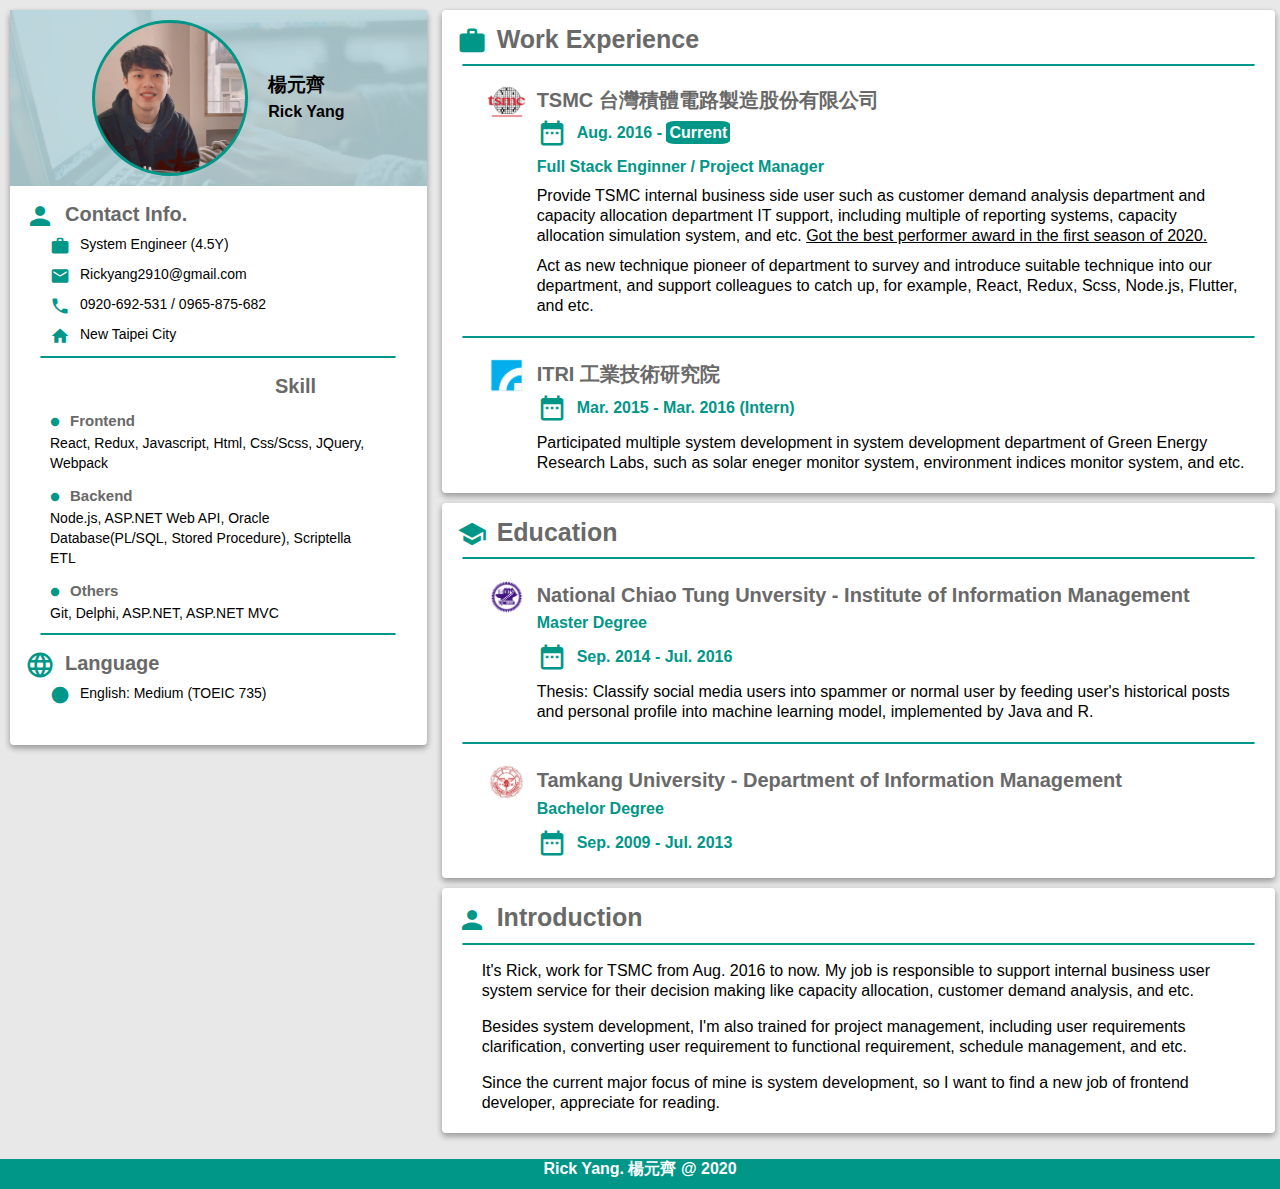
==== index.html @ 564034b0 "Init Self-Introduction" ====
<!doctype html><html lang="en"><head><meta charset="utf-8"/><link rel="icon" href="/favicon.ico"/><link href="https://fonts.googleapis.com/css?family=Material+Icons|Material+Icons+Outlined|Material+Icons+Two+Tone|Material+Icons+Round|Material+Icons+Sharp" rel="stylesheet"><meta name="viewport" content="width=device-width,initial-scale=1"/><meta name="theme-color" content="#000000"/><meta name="description" content="Web site created using create-react-app"/><link rel="apple-touch-icon" href="/logo192.png"/><link rel="manifest" href="/manifest.json"/><title>Rick Yang Introduction</title><link href="/static/css/2.51884899.chunk.css" rel="stylesheet"><link href="/static/css/main.2ff21c5c.chunk.css" rel="stylesheet"></head><body><noscript>You need to enable JavaScript to run this app.</noscript><div id="root"></div><script>!function(e){function t(t){for(var n,i,a=t[0],c=t[1],l=t[2],s=0,p=[];s<a.length;s++)i=a[s],Object.prototype.hasOwnProperty.call(o,i)&&o[i]&&p.push(o[i][0]),o[i]=0;for(n in c)Object.prototype.hasOwnProperty.call(c,n)&&(e[n]=c[n]);for(f&&f(t);p.length;)p.shift()();return u.push.apply(u,l||[]),r()}function r(){for(var e,t=0;t<u.length;t++){for(var r=u[t],n=!0,a=1;a<r.length;a++){var c=r[a];0!==o[c]&&(n=!1)}n&&(u.splice(t--,1),e=i(i.s=r[0]))}return e}var n={},o={1:0},u=[];function i(t){if(n[t])return n[t].exports;var r=n[t]={i:t,l:!1,exports:{}};return e[t].call(r.exports,r,r.exports,i),r.l=!0,r.exports}i.e=function(e){var t=[],r=o[e];if(0!==r)if(r)t.push(r[2]);else{var n=new Promise((function(t,n){r=o[e]=[t,n]}));t.push(r[2]=n);var u,a=document.createElement("script");a.charset="utf-8",a.timeout=120,i.nc&&a.setAttribute("nonce",i.nc),a.src=function(e){return i.p+"static/js/"+({}[e]||e)+"."+{3:"4b3c37e2"}[e]+".chunk.js"}(e);var c=new Error;u=function(t){a.onerror=a.onload=null,clearTimeout(l);var r=o[e];if(0!==r){if(r){var n=t&&("load"===t.type?"missing":t.type),u=t&&t.target&&t.target.src;c.message="Loading chunk "+e+" failed.\n("+n+": "+u+")",c.name="ChunkLoadError",c.type=n,c.request=u,r[1](c)}o[e]=void 0}};var l=setTimeout((function(){u({type:"timeout",target:a})}),12e4);a.onerror=a.onload=u,document.head.appendChild(a)}return Promise.all(t)},i.m=e,i.c=n,i.d=function(e,t,r){i.o(e,t)||Object.defineProperty(e,t,{enumerable:!0,get:r})},i.r=function(e){"undefined"!=typeof Symbol&&Symbol.toStringTag&&Object.defineProperty(e,Symbol.toStringTag,{value:"Module"}),Object.defineProperty(e,"__esModule",{value:!0})},i.t=function(e,t){if(1&t&&(e=i(e)),8&t)return e;if(4&t&&"object"==typeof e&&e&&e.__esModule)return e;var r=Object.create(null);if(i.r(r),Object.defineProperty(r,"default",{enumerable:!0,value:e}),2&t&&"string"!=typeof e)for(var n in e)i.d(r,n,function(t){return e[t]}.bind(null,n));return r},i.n=function(e){var t=e&&e.__esModule?function(){return e.default}:function(){return e};return i.d(t,"a",t),t},i.o=function(e,t){return Object.prototype.hasOwnProperty.call(e,t)},i.p="/",i.oe=function(e){throw console.error(e),e};var a=this.webpackJsonpself_introduction=this.webpackJsonpself_introduction||[],c=a.push.bind(a);a.push=t,a=a.slice();for(var l=0;l<a.length;l++)t(a[l]);var f=c;r()}([])</script><script src="/static/js/2.43a4f186.chunk.js"></script><script src="/static/js/main.525d48b2.chunk.js"></script></body></html>
---- static/css/2.51884899.chunk.css ----
.mdc-card{border-radius:4px;background-color:#fff;background-color:var(--mdc-theme-surface,#fff);box-shadow:0 2px 1px -1px rgba(0,0,0,.2),0 1px 1px 0 rgba(0,0,0,.14),0 1px 3px 0 rgba(0,0,0,.12);display:flex;flex-direction:column;box-sizing:border-box}.mdc-card--outlined{box-shadow:0 0 0 0 rgba(0,0,0,.2),0 0 0 0 rgba(0,0,0,.14),0 0 0 0 rgba(0,0,0,.12);border:1px solid #e0e0e0}.mdc-card__media{position:relative;box-sizing:border-box;background-repeat:no-repeat;background-position:50%;background-size:cover}.mdc-card__media:before{display:block;content:""}.mdc-card__media:first-child{border-top-left-radius:inherit;border-top-right-radius:inherit}.mdc-card__media:last-child{border-bottom-left-radius:inherit;border-bottom-right-radius:inherit}.mdc-card__media--square:before{margin-top:100%}.mdc-card__media--16-9:before{margin-top:56.25%}.mdc-card__media-content{position:absolute;top:0;right:0;bottom:0;left:0;box-sizing:border-box}.mdc-card__primary-action{display:flex;flex-direction:column;box-sizing:border-box;position:relative;outline:none;color:inherit;text-decoration:none;cursor:pointer;overflow:hidden}.mdc-card__primary-action:first-child{border-top-left-radius:inherit;border-top-right-radius:inherit}.mdc-card__primary-action:last-child{border-bottom-left-radius:inherit;border-bottom-right-radius:inherit}.mdc-card__actions{display:flex;flex-direction:row;align-items:center;box-sizing:border-box;min-height:52px;padding:8px}.mdc-card__actions--full-bleed{padding:0}.mdc-card__action-buttons,.mdc-card__action-icons{display:flex;flex-direction:row;align-items:center;box-sizing:border-box}.mdc-card__action-icons{color:rgba(0,0,0,.6);flex-grow:1;justify-content:flex-end}.mdc-card__action-buttons+.mdc-card__action-icons{margin-left:16px;margin-right:0}.mdc-card__action-buttons+.mdc-card__action-icons[dir=rtl],[dir=rtl] .mdc-card__action-buttons+.mdc-card__action-icons{margin-left:0;margin-right:16px}.mdc-card__action{display:inline-flex;flex-direction:row;align-items:center;box-sizing:border-box;justify-content:center;cursor:pointer;-webkit-user-select:none;-ms-user-select:none;user-select:none}.mdc-card__action:focus{outline:none}.mdc-card__action--button{margin-left:0;margin-right:8px;padding:0 8px}.mdc-card__action--button[dir=rtl],[dir=rtl] .mdc-card__action--button{margin-left:8px;margin-right:0}.mdc-card__action--button:last-child,.mdc-card__action--button:last-child[dir=rtl],[dir=rtl] .mdc-card__action--button:last-child{margin-left:0;margin-right:0}.mdc-card__actions--full-bleed .mdc-card__action--button{justify-content:space-between;width:100%;height:auto;max-height:none;margin:0;padding:8px 16px;text-align:left}.mdc-card__actions--full-bleed .mdc-card__action--button[dir=rtl],[dir=rtl] .mdc-card__actions--full-bleed .mdc-card__action--button{text-align:right}.mdc-card__action--icon{margin:-6px 0;padding:12px}.mdc-card__action--icon:not(:disabled){color:rgba(0,0,0,.6)}.mdc-card__primary-action{--mdc-ripple-fg-size:0;--mdc-ripple-left:0;--mdc-ripple-top:0;--mdc-ripple-fg-scale:1;--mdc-ripple-fg-translate-end:0;--mdc-ripple-fg-translate-start:0;-webkit-tap-highlight-color:rgba(0,0,0,0)}.mdc-card__primary-action:after,.mdc-card__primary-action:before{position:absolute;border-radius:50%;opacity:0;pointer-events:none;content:""}.mdc-card__primary-action:before{transition:opacity 15ms linear,background-color 15ms linear;z-index:1}.mdc-card__primary-action.mdc-ripple-upgraded:before{transform:scale(1);transform:scale(var(--mdc-ripple-fg-scale,1))}.mdc-card__primary-action.mdc-ripple-upgraded:after{top:0;left:0;transform:scale(0);transform-origin:center center}.mdc-card__primary-action.mdc-ripple-upgraded--unbounded:after{top:0;top:var(--mdc-ripple-top,0);left:0;left:var(--mdc-ripple-left,0)}.mdc-card__primary-action.mdc-ripple-upgraded--foreground-activation:after{animation:mdc-ripple-fg-radius-in 225ms forwards,mdc-ripple-fg-opacity-in 75ms forwards}.mdc-card__primary-action.mdc-ripple-upgraded--foreground-deactivation:after{animation:mdc-ripple-fg-opacity-out .15s;transform:translate(0) scale(1);transform:translate(var(--mdc-ripple-fg-translate-end,0)) scale(var(--mdc-ripple-fg-scale,1))}.mdc-card__primary-action:after,.mdc-card__primary-action:before{top:-50%;left:-50%;width:200%;height:200%}.mdc-card__primary-action.mdc-ripple-upgraded:after{width:100%;width:var(--mdc-ripple-fg-size,100%);height:100%;height:var(--mdc-ripple-fg-size,100%)}.mdc-card__primary-action:after,.mdc-card__primary-action:before{background-color:#000}.mdc-card__primary-action:hover:before{opacity:.04}.mdc-card__primary-action.mdc-ripple-upgraded--background-focused:before,.mdc-card__primary-action:not(.mdc-ripple-upgraded):focus:before{transition-duration:75ms;opacity:.12}.mdc-card__primary-action:not(.mdc-ripple-upgraded):after{transition:opacity .15s linear}.mdc-card__primary-action:not(.mdc-ripple-upgraded):active:after{transition-duration:75ms;opacity:.12}.mdc-card__primary-action.mdc-ripple-upgraded{--mdc-ripple-fg-opacity:0.12}@keyframes mdc-ripple-fg-radius-in{0%{animation-timing-function:cubic-bezier(.4,0,.2,1);transform:translate(0) scale(1);transform:translate(var(--mdc-ripple-fg-translate-start,0)) scale(1)}to{transform:translate(0) scale(1);transform:translate(var(--mdc-ripple-fg-translate-end,0)) scale(var(--mdc-ripple-fg-scale,1))}}@keyframes mdc-ripple-fg-opacity-in{0%{animation-timing-function:linear;opacity:0}to{opacity:0;opacity:var(--mdc-ripple-fg-opacity,0)}}@keyframes mdc-ripple-fg-opacity-out{0%{animation-timing-function:linear;opacity:0;opacity:var(--mdc-ripple-fg-opacity,0)}to{opacity:0}}.mdc-ripple-surface--test-edge-var-bug{--mdc-ripple-surface-test-edge-var:1px solid #000;visibility:hidden}.mdc-ripple-surface--test-edge-var-bug:before{border:var(--mdc-ripple-surface-test-edge-var)}.material-icons--ripple-surface{--mdc-ripple-fg-size:0;--mdc-ripple-left:0;--mdc-ripple-top:0;--mdc-ripple-fg-scale:1;--mdc-ripple-fg-translate-end:0;--mdc-ripple-fg-translate-start:0;-webkit-tap-highlight-color:rgba(0,0,0,0);will-change:transform,opacity}.material-icons--ripple-surface:after,.material-icons--ripple-surface:before{position:absolute;border-radius:50%;opacity:0;pointer-events:none;content:""}.material-icons--ripple-surface:before{transition:opacity 15ms linear,background-color 15ms linear;z-index:1}.material-icons--ripple-surface.mdc-ripple-upgraded:before{transform:scale(1);transform:scale(var(--mdc-ripple-fg-scale,1))}.material-icons--ripple-surface.mdc-ripple-upgraded:after{top:0;left:0;transform:scale(0);transform-origin:center center}.material-icons--ripple-surface.mdc-ripple-upgraded--unbounded:after{top:0;top:var(--mdc-ripple-top,0);left:0;left:var(--mdc-ripple-left,0)}.material-icons--ripple-surface.mdc-ripple-upgraded--foreground-activation:after{animation:mdc-ripple-fg-radius-in 225ms forwards,mdc-ripple-fg-opacity-in 75ms forwards}.material-icons--ripple-surface.mdc-ripple-upgraded--foreground-deactivation:after{animation:mdc-ripple-fg-opacity-out .15s;transform:translate(0) scale(1);transform:translate(var(--mdc-ripple-fg-translate-end,0)) scale(var(--mdc-ripple-fg-scale,1))}.material-icons--ripple-surface:after,.material-icons--ripple-surface:before{top:-50%;left:-50%;width:200%;height:200%}.material-icons--ripple-surface.mdc-ripple-upgraded:after{width:100%;width:var(--mdc-ripple-fg-size,100%);height:100%;height:var(--mdc-ripple-fg-size,100%)}.material-icons--ripple-surface:after,.material-icons--ripple-surface:before{background-color:#000}.material-icons--ripple-surface:hover:before{opacity:.04}.material-icons--ripple-surface.mdc-ripple-upgraded--background-focused:before,.material-icons--ripple-surface:not(.mdc-ripple-upgraded):focus:before{transition-duration:75ms;opacity:.12}.material-icons--ripple-surface:not(.mdc-ripple-upgraded):after{transition:opacity .15s linear}.material-icons--ripple-surface:not(.mdc-ripple-upgraded):active:after{transition-duration:75ms;opacity:.12}.material-icons--ripple-surface.mdc-ripple-upgraded{--mdc-ripple-fg-opacity:0.12}
/*# sourceMappingURL=2.51884899.chunk.css.map */
---- static/css/main.2ff21c5c.chunk.css ----
body{margin:0;font-family:-apple-system,BlinkMacSystemFont,"Segoe UI","Roboto","Oxygen","Ubuntu","Cantarell","Fira Sans","Droid Sans","Helvetica Neue",sans-serif;-webkit-font-smoothing:antialiased;-moz-osx-font-smoothing:grayscale}code{font-family:source-code-pro,Menlo,Monaco,Consolas,"Courier New",monospace}body{background-color:#e8e8e8}.mdc-card{box-shadow:0 3px 6px rgba(0,0,0,.16),0 3px 6px rgba(0,0,0,.23)}.material-icons{color:#009688;font-size:20px;margin-right:10px}.material-icons-title{color:#009688;font-size:30px;margin-right:10px}.container{margin:10px auto 0;max-width:1400px;display:flex;justify-content:flex-end}.container .leftBar{align-items:center;flex:1 1;padding:0 10px}.container .leftBar .separate_line{border:1px solid #009688;border-radius:5px;width:85%;margin:0 auto}.container .leftBar .photoName{padding:10px;display:flex;background-image:url(/static/media/photo-background.08d0f47a.jpg);background-repeat:no-repeat;background-size:cover;max-width:100%;justify-content:center;align-items:center;margin:0}.container .leftBar .photoName h3{margin-bottom:0}.container .leftBar .photoName h4{margin-top:5px}.container .leftBar .photoName #name{margin-left:20px}.container .leftBar .photoName #photo{width:150px;height:150px;border-color:#009688;border-style:solid;background-image:url(/static/media/self-photo.e3bfedcc.jpg);background-repeat:no-repeat;background-size:cover;border-radius:50%}.container .leftBar .left_bar_block{display:flex;width:100%;margin:0;justify-content:flex-start;align-items:flex-start;flex-direction:column;padding-top:15px}.container .leftBar .left_bar_block .block_title{color:#696969;font-size:20px;font-weight:700;padding-left:15px;vertical-align:middle}.container .leftBar .left_bar_block .block_title i{vertical-align:middle;font-size:30px}.container .leftBar .left_bar_block ul{margin:5px 0 0;width:95%}.container .leftBar .left_bar_block .horizontal_li,.container .leftBar .left_bar_block li{display:flex;flex-direction:column;justify-content:flex-start;align-items:flex-start;flex-wrap:wrap;margin-bottom:10px;font-size:14px;max-width:90%}.container .leftBar .left_bar_block .horizontal_li{flex-direction:row}.container .leftBar .left_bar_block .list_item{color:#696969;vertical-align:middle;font-size:15px;font-weight:700;line-height:25px}.container .leftBar .left_bar_block .list_item i{vertical-align:middle;font-size:10px}.container .leftBar .left_bar_block .horizontal_list_detail,.container .leftBar .left_bar_block .list_detail{font-size:14px;margin:0;max-width:90%;line-height:20px}.container .leftBar .left_bar_block .horizontal_list_detail{margin-left:10px;vertical-align:middle}.container .leftBar .left_bar_block_last{padding-bottom:30px}.container .leftBar #language{height:200px;width:100%;margin:0}.container .content{flex:2 1;margin-left:0;align-items:flex-start;padding:0 5px}.container .content .separate_line{border:1px solid #009688;border-radius:5px;width:95%;margin:0 auto}.container .content .content_card{margin-bottom:10px}.container .content .content_card .content_block{display:flex;width:100%;margin:0;justify-content:flex-start;align-items:flex-start;flex-direction:column;padding-top:15px}.container .content .content_card .content_block .block_title{font-size:25px;color:#696969;font-weight:700;padding-left:15px;vertical-align:middle;margin-bottom:8px}.container .content .content_card .content_block .block_title i{vertical-align:middle;font-size:30px}.container .content .content_card .content_block .content_sub_block{max-width:100%;padding:20px 30px 10px;margin:0}.container .content .content_card .content_block .content_sub_block .block_sub_title{font-size:20px;color:#696969;font-weight:700;padding-left:15px;vertical-align:middle}.container .content .content_card .content_block .content_sub_block .block_sub_title i{vertical-align:middle;font-size:30px}.container .content .content_card .content_block .content_sub_block .block_sub_title img{max-width:40px;height:auto;vertical-align:middle;margin-right:10px}.container .content .content_card .content_block .content_sub_block .block_sub_title2{display:flex;justify-content:flex-start;align-items:center;padding-left:65px;margin-bottom:10px}.container .content .content_card .content_block .content_sub_block .block_sub_title2 .theme_item{color:#009688;font-weight:700}.container .content .content_card .content_block .content_sub_block .block_sub_title2 #current{background-color:#009688;color:#fff;padding:3px;border-radius:15%}.container .content .content_card .content_block .content_sub_block .block_detail{padding-left:65px;line-height:20px;margin-bottom:10px}.container .content .content_card .content_block .content_sub_block .block_detail .textHightlight{text-decoration:underline}.container .content .content_card .content_block #intro-detail{margin:0 40px 20px;line-height:20px;max-width:100%}.footer{color:#fff;height:30px;font-weight:700;display:flex;justify-content:center;background-color:#009688!important;margin-top:16px!important;text-align:center!important;padding:.01em 16px}
/*# sourceMappingURL=main.2ff21c5c.chunk.css.map */
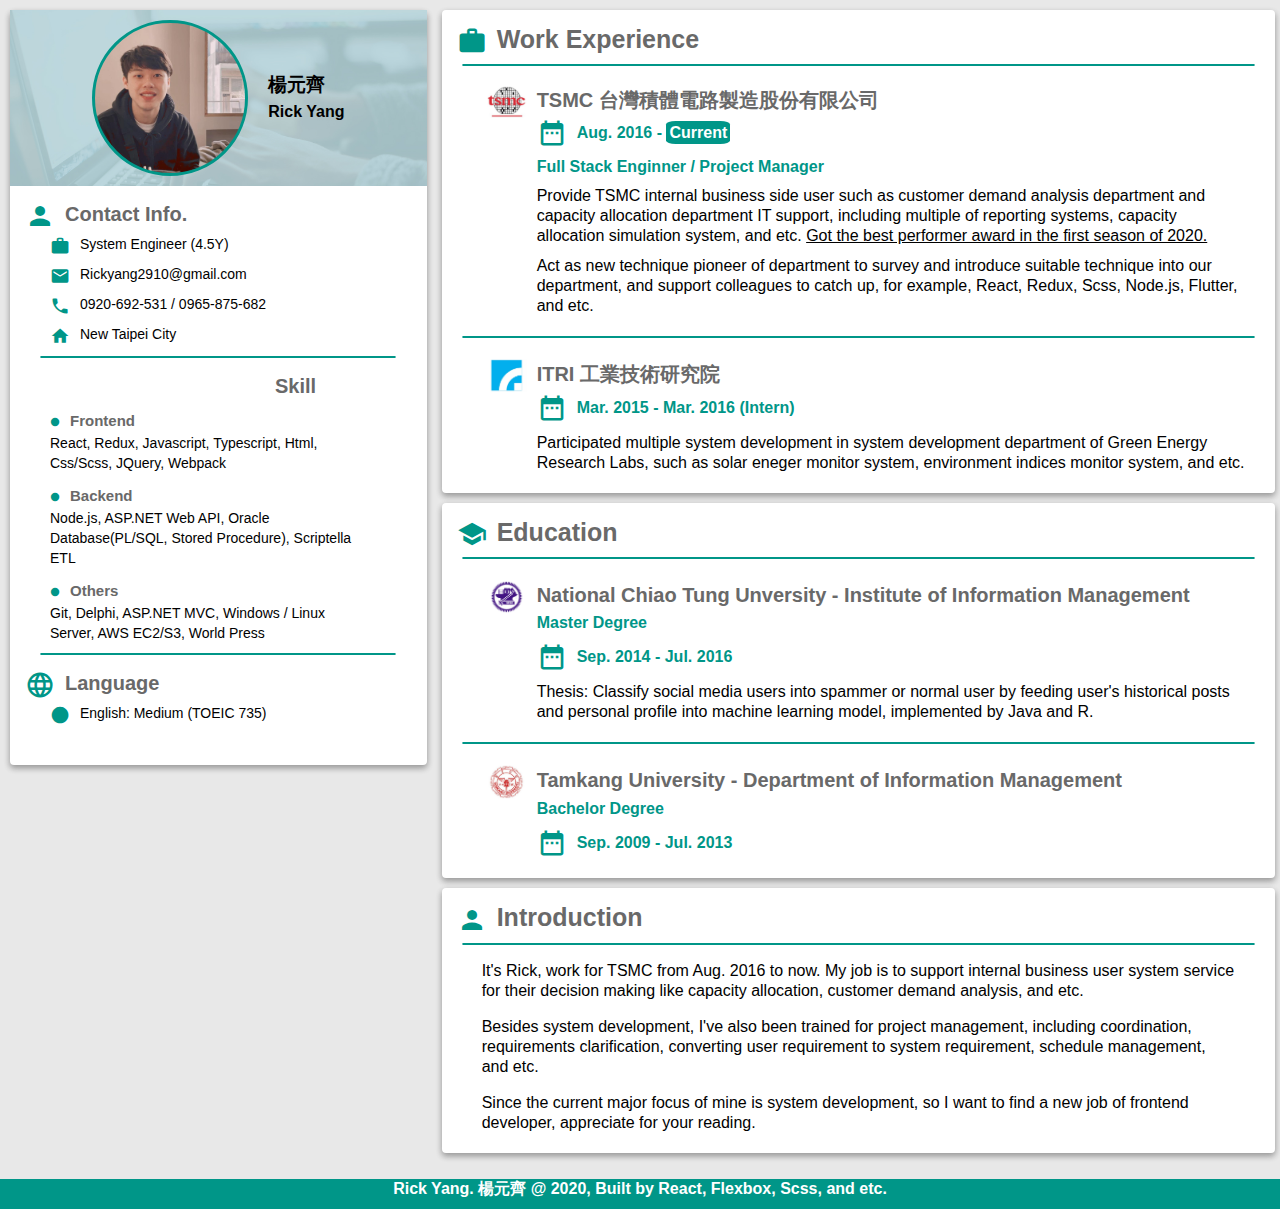
==== commit 6403a0e7: "Responsive Design" ====
--- a/index.html
+++ b/index.html
@@ -1 +1 @@
-<!doctype html><html lang="en"><head><meta charset="utf-8"/><link rel="icon" href="/favicon.ico"/><link href="https://fonts.googleapis.com/css?family=Material+Icons|Material+Icons+Outlined|Material+Icons+Two+Tone|Material+Icons+Round|Material+Icons+Sharp" rel="stylesheet"><meta name="viewport" content="width=device-width,initial-scale=1"/><meta name="theme-color" content="#000000"/><meta name="description" content="Web site created using create-react-app"/><link rel="apple-touch-icon" href="/logo192.png"/><link rel="manifest" href="/manifest.json"/><title>Rick Yang Introduction</title><link href="/static/css/2.51884899.chunk.css" rel="stylesheet"><link href="/static/css/main.2ff21c5c.chunk.css" rel="stylesheet"></head><body><noscript>You need to enable JavaScript to run this app.</noscript><div id="root"></div><script>!function(e){function t(t){for(var n,i,a=t[0],c=t[1],l=t[2],s=0,p=[];s<a.length;s++)i=a[s],Object.prototype.hasOwnProperty.call(o,i)&&o[i]&&p.push(o[i][0]),o[i]=0;for(n in c)Object.prototype.hasOwnProperty.call(c,n)&&(e[n]=c[n]);for(f&&f(t);p.length;)p.shift()();return u.push.apply(u,l||[]),r()}function r(){for(var e,t=0;t<u.length;t++){for(var r=u[t],n=!0,a=1;a<r.length;a++){var c=r[a];0!==o[c]&&(n=!1)}n&&(u.splice(t--,1),e=i(i.s=r[0]))}return e}var n={},o={1:0},u=[];function i(t){if(n[t])return n[t].exports;var r=n[t]={i:t,l:!1,exports:{}};return e[t].call(r.exports,r,r.exports,i),r.l=!0,r.exports}i.e=function(e){var t=[],r=o[e];if(0!==r)if(r)t.push(r[2]);else{var n=new Promise((function(t,n){r=o[e]=[t,n]}));t.push(r[2]=n);var u,a=document.createElement("script");a.charset="utf-8",a.timeout=120,i.nc&&a.setAttribute("nonce",i.nc),a.src=function(e){return i.p+"static/js/"+({}[e]||e)+"."+{3:"4b3c37e2"}[e]+".chunk.js"}(e);var c=new Error;u=function(t){a.onerror=a.onload=null,clearTimeout(l);var r=o[e];if(0!==r){if(r){var n=t&&("load"===t.type?"missing":t.type),u=t&&t.target&&t.target.src;c.message="Loading chunk "+e+" failed.\n("+n+": "+u+")",c.name="ChunkLoadError",c.type=n,c.request=u,r[1](c)}o[e]=void 0}};var l=setTimeout((function(){u({type:"timeout",target:a})}),12e4);a.onerror=a.onload=u,document.head.appendChild(a)}return Promise.all(t)},i.m=e,i.c=n,i.d=function(e,t,r){i.o(e,t)||Object.defineProperty(e,t,{enumerable:!0,get:r})},i.r=function(e){"undefined"!=typeof Symbol&&Symbol.toStringTag&&Object.defineProperty(e,Symbol.toStringTag,{value:"Module"}),Object.defineProperty(e,"__esModule",{value:!0})},i.t=function(e,t){if(1&t&&(e=i(e)),8&t)return e;if(4&t&&"object"==typeof e&&e&&e.__esModule)return e;var r=Object.create(null);if(i.r(r),Object.defineProperty(r,"default",{enumerable:!0,value:e}),2&t&&"string"!=typeof e)for(var n in e)i.d(r,n,function(t){return e[t]}.bind(null,n));return r},i.n=function(e){var t=e&&e.__esModule?function(){return e.default}:function(){return e};return i.d(t,"a",t),t},i.o=function(e,t){return Object.prototype.hasOwnProperty.call(e,t)},i.p="/",i.oe=function(e){throw console.error(e),e};var a=this.webpackJsonpself_introduction=this.webpackJsonpself_introduction||[],c=a.push.bind(a);a.push=t,a=a.slice();for(var l=0;l<a.length;l++)t(a[l]);var f=c;r()}([])</script><script src="/static/js/2.43a4f186.chunk.js"></script><script src="/static/js/main.525d48b2.chunk.js"></script></body></html>+<!doctype html><html lang="en"><head><meta charset="utf-8"/><link rel="icon" href="/favicon.ico"/><link href="https://fonts.googleapis.com/css?family=Material+Icons|Material+Icons+Outlined|Material+Icons+Two+Tone|Material+Icons+Round|Material+Icons+Sharp" rel="stylesheet"><meta name="viewport" content="width=device-width,initial-scale=1"/><meta name="theme-color" content="#000000"/><meta name="description" content="Web site created using create-react-app"/><link rel="apple-touch-icon" href="/logo192.png"/><link rel="manifest" href="/manifest.json"/><title>Rick Yang Introduction</title><link href="/static/css/2.51884899.chunk.css" rel="stylesheet"><link href="/static/css/main.e797d3dd.chunk.css" rel="stylesheet"></head><body><noscript>You need to enable JavaScript to run this app.</noscript><div id="root"></div><script>!function(e){function t(t){for(var n,i,a=t[0],c=t[1],l=t[2],s=0,p=[];s<a.length;s++)i=a[s],Object.prototype.hasOwnProperty.call(o,i)&&o[i]&&p.push(o[i][0]),o[i]=0;for(n in c)Object.prototype.hasOwnProperty.call(c,n)&&(e[n]=c[n]);for(f&&f(t);p.length;)p.shift()();return u.push.apply(u,l||[]),r()}function r(){for(var e,t=0;t<u.length;t++){for(var r=u[t],n=!0,a=1;a<r.length;a++){var c=r[a];0!==o[c]&&(n=!1)}n&&(u.splice(t--,1),e=i(i.s=r[0]))}return e}var n={},o={1:0},u=[];function i(t){if(n[t])return n[t].exports;var r=n[t]={i:t,l:!1,exports:{}};return e[t].call(r.exports,r,r.exports,i),r.l=!0,r.exports}i.e=function(e){var t=[],r=o[e];if(0!==r)if(r)t.push(r[2]);else{var n=new Promise((function(t,n){r=o[e]=[t,n]}));t.push(r[2]=n);var u,a=document.createElement("script");a.charset="utf-8",a.timeout=120,i.nc&&a.setAttribute("nonce",i.nc),a.src=function(e){return i.p+"static/js/"+({}[e]||e)+"."+{3:"4b3c37e2"}[e]+".chunk.js"}(e);var c=new Error;u=function(t){a.onerror=a.onload=null,clearTimeout(l);var r=o[e];if(0!==r){if(r){var n=t&&("load"===t.type?"missing":t.type),u=t&&t.target&&t.target.src;c.message="Loading chunk "+e+" failed.\n("+n+": "+u+")",c.name="ChunkLoadError",c.type=n,c.request=u,r[1](c)}o[e]=void 0}};var l=setTimeout((function(){u({type:"timeout",target:a})}),12e4);a.onerror=a.onload=u,document.head.appendChild(a)}return Promise.all(t)},i.m=e,i.c=n,i.d=function(e,t,r){i.o(e,t)||Object.defineProperty(e,t,{enumerable:!0,get:r})},i.r=function(e){"undefined"!=typeof Symbol&&Symbol.toStringTag&&Object.defineProperty(e,Symbol.toStringTag,{value:"Module"}),Object.defineProperty(e,"__esModule",{value:!0})},i.t=function(e,t){if(1&t&&(e=i(e)),8&t)return e;if(4&t&&"object"==typeof e&&e&&e.__esModule)return e;var r=Object.create(null);if(i.r(r),Object.defineProperty(r,"default",{enumerable:!0,value:e}),2&t&&"string"!=typeof e)for(var n in e)i.d(r,n,function(t){return e[t]}.bind(null,n));return r},i.n=function(e){var t=e&&e.__esModule?function(){return e.default}:function(){return e};return i.d(t,"a",t),t},i.o=function(e,t){return Object.prototype.hasOwnProperty.call(e,t)},i.p="/",i.oe=function(e){throw console.error(e),e};var a=this.webpackJsonpself_introduction=this.webpackJsonpself_introduction||[],c=a.push.bind(a);a.push=t,a=a.slice();for(var l=0;l<a.length;l++)t(a[l]);var f=c;r()}([])</script><script src="/static/js/2.43a4f186.chunk.js"></script><script src="/static/js/main.ba6da663.chunk.js"></script></body></html>--- a/static/css/main.e797d3dd.chunk.css
+++ b/static/css/main.e797d3dd.chunk.css
@@ -0,0 +1,2 @@
+body{margin:0;font-family:-apple-system,BlinkMacSystemFont,"Segoe UI","Roboto","Oxygen","Ubuntu","Cantarell","Fira Sans","Droid Sans","Helvetica Neue",sans-serif;-webkit-font-smoothing:antialiased;-moz-osx-font-smoothing:grayscale}code{font-family:source-code-pro,Menlo,Monaco,Consolas,"Courier New",monospace}body{background-color:#e8e8e8}.mdc-card{box-shadow:0 3px 6px rgba(0,0,0,.16),0 3px 6px rgba(0,0,0,.23)}.material-icons{color:#009688;font-size:20px;margin-right:10px}.material-icons-title{color:#009688;font-size:30px;margin-right:10px}.container{margin:10px auto 0;max-width:1400px;display:flex;flex-wrap:wrap;justify-content:flex-end}.container .leftBar{align-items:center;flex:1 1;flex-shrink:0;padding:0 10px}.container .leftBar .separate_line{border:1px solid #009688;border-radius:5px;width:85%;margin:0 auto}.container .leftBar .photoName{padding:10px;display:flex;background-image:url(/static/media/photo-background.08d0f47a.jpg);background-repeat:no-repeat;background-size:cover;max-width:100%;justify-content:center;align-items:center;margin:0}.container .leftBar .photoName h3{margin-bottom:0}.container .leftBar .photoName h4{margin-top:5px}.container .leftBar .photoName #name{margin-left:20px}.container .leftBar .photoName #photo{width:150px;height:150px;border-color:#009688;border-style:solid;background-image:url(/static/media/self-photo.e3bfedcc.jpg);background-repeat:no-repeat;background-size:cover;border-radius:50%}.container .leftBar .left_bar_block{display:flex;width:100%;margin:0;justify-content:flex-start;align-items:flex-start;flex-direction:column;padding-top:15px}.container .leftBar .left_bar_block .block_title{color:#696969;font-size:20px;font-weight:700;padding-left:15px;vertical-align:middle}.container .leftBar .left_bar_block .block_title i{vertical-align:middle;font-size:30px}.container .leftBar .left_bar_block ul{margin:5px 0 0;width:95%}.container .leftBar .left_bar_block .horizontal_li,.container .leftBar .left_bar_block li{display:flex;flex-direction:column;justify-content:flex-start;align-items:flex-start;flex-wrap:wrap;margin-bottom:10px;font-size:14px;max-width:90%}.container .leftBar .left_bar_block .horizontal_li{flex-direction:row}.container .leftBar .left_bar_block .list_item{color:#696969;vertical-align:middle;font-size:15px;font-weight:700;line-height:25px}.container .leftBar .left_bar_block .list_item i{vertical-align:middle;font-size:10px}.container .leftBar .left_bar_block .horizontal_list_detail,.container .leftBar .left_bar_block .list_detail{font-size:14px;margin:0;max-width:90%;line-height:20px}.container .leftBar .left_bar_block .horizontal_list_detail{margin-left:10px;vertical-align:middle}.container .leftBar .left_bar_block_last{padding-bottom:30px}.container .leftBar #language{height:200px;width:100%;margin:0}.container .content{flex:2 1;flex-shrink:0;margin-left:0;align-items:flex-start;padding:0 5px}.container .content .separate_line{border:1px solid #009688;border-radius:5px;width:95%;margin:0 auto}.container .content .content_card{margin-bottom:10px}.container .content .content_card .content_block{display:flex;width:100%;margin:0;justify-content:flex-start;align-items:flex-start;flex-direction:column;padding-top:15px}.container .content .content_card .content_block .block_title{font-size:25px;color:#696969;font-weight:700;padding-left:15px;vertical-align:middle;margin-bottom:8px}.container .content .content_card .content_block .block_title i{vertical-align:middle;font-size:30px}.container .content .content_card .content_block .content_sub_block{max-width:100%;padding:20px 30px 10px;margin:0}.container .content .content_card .content_block .content_sub_block .block_sub_title{font-size:20px;color:#696969;font-weight:700;padding-left:15px;vertical-align:middle}.container .content .content_card .content_block .content_sub_block .block_sub_title i{vertical-align:middle;font-size:30px}.container .content .content_card .content_block .content_sub_block .block_sub_title img{max-width:40px;height:auto;vertical-align:middle;margin-right:10px}.container .content .content_card .content_block .content_sub_block .block_sub_title2{display:flex;justify-content:flex-start;align-items:center;padding-left:65px;margin-bottom:10px}.container .content .content_card .content_block .content_sub_block .block_sub_title2 .theme_item{color:#009688;font-weight:700}.container .content .content_card .content_block .content_sub_block .block_sub_title2 #current{background-color:#009688;color:#fff;padding:3px;border-radius:15%}.container .content .content_card .content_block .content_sub_block .block_detail{padding-left:65px;line-height:20px;margin-bottom:10px}.container .content .content_card .content_block .content_sub_block .block_detail .textHightlight{text-decoration:underline}.container .content .content_card .content_block #intro-detail{margin:0 40px 20px;line-height:20px;max-width:100%}.footer{color:#fff;height:30px;font-weight:700;display:flex;justify-content:center;background-color:#009688!important;margin-top:16px!important;text-align:center!important;padding:.01em 16px}@media (max-width:800px){.container{flex-direction:column;align-items:center}.content,.leftBar{width:100%}.content{margin-top:10px}}
+/*# sourceMappingURL=main.e797d3dd.chunk.css.map */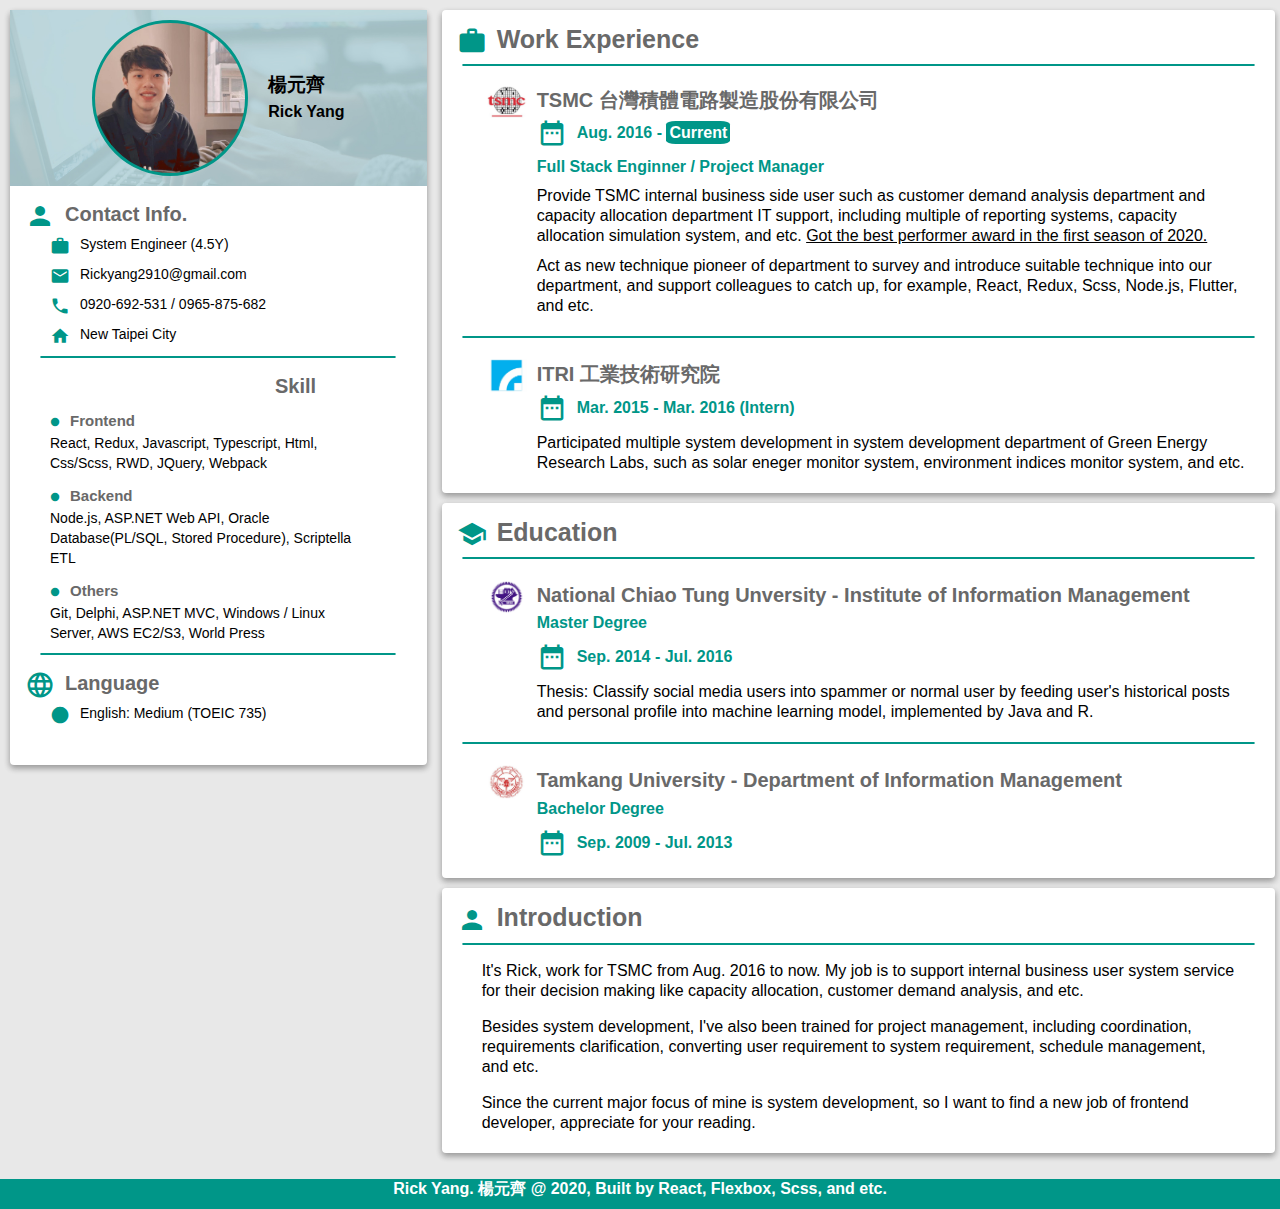
==== commit f35e1fa7: "RWD" ====
--- a/index.html
+++ b/index.html
@@ -1 +1 @@
-<!doctype html><html lang="en"><head><meta charset="utf-8"/><link rel="icon" href="/favicon.ico"/><link href="https://fonts.googleapis.com/css?family=Material+Icons|Material+Icons+Outlined|Material+Icons+Two+Tone|Material+Icons+Round|Material+Icons+Sharp" rel="stylesheet"><meta name="viewport" content="width=device-width,initial-scale=1"/><meta name="theme-color" content="#000000"/><meta name="description" content="Web site created using create-react-app"/><link rel="apple-touch-icon" href="/logo192.png"/><link rel="manifest" href="/manifest.json"/><title>Rick Yang Introduction</title><link href="/static/css/2.51884899.chunk.css" rel="stylesheet"><link href="/static/css/main.e797d3dd.chunk.css" rel="stylesheet"></head><body><noscript>You need to enable JavaScript to run this app.</noscript><div id="root"></div><script>!function(e){function t(t){for(var n,i,a=t[0],c=t[1],l=t[2],s=0,p=[];s<a.length;s++)i=a[s],Object.prototype.hasOwnProperty.call(o,i)&&o[i]&&p.push(o[i][0]),o[i]=0;for(n in c)Object.prototype.hasOwnProperty.call(c,n)&&(e[n]=c[n]);for(f&&f(t);p.length;)p.shift()();return u.push.apply(u,l||[]),r()}function r(){for(var e,t=0;t<u.length;t++){for(var r=u[t],n=!0,a=1;a<r.length;a++){var c=r[a];0!==o[c]&&(n=!1)}n&&(u.splice(t--,1),e=i(i.s=r[0]))}return e}var n={},o={1:0},u=[];function i(t){if(n[t])return n[t].exports;var r=n[t]={i:t,l:!1,exports:{}};return e[t].call(r.exports,r,r.exports,i),r.l=!0,r.exports}i.e=function(e){var t=[],r=o[e];if(0!==r)if(r)t.push(r[2]);else{var n=new Promise((function(t,n){r=o[e]=[t,n]}));t.push(r[2]=n);var u,a=document.createElement("script");a.charset="utf-8",a.timeout=120,i.nc&&a.setAttribute("nonce",i.nc),a.src=function(e){return i.p+"static/js/"+({}[e]||e)+"."+{3:"4b3c37e2"}[e]+".chunk.js"}(e);var c=new Error;u=function(t){a.onerror=a.onload=null,clearTimeout(l);var r=o[e];if(0!==r){if(r){var n=t&&("load"===t.type?"missing":t.type),u=t&&t.target&&t.target.src;c.message="Loading chunk "+e+" failed.\n("+n+": "+u+")",c.name="ChunkLoadError",c.type=n,c.request=u,r[1](c)}o[e]=void 0}};var l=setTimeout((function(){u({type:"timeout",target:a})}),12e4);a.onerror=a.onload=u,document.head.appendChild(a)}return Promise.all(t)},i.m=e,i.c=n,i.d=function(e,t,r){i.o(e,t)||Object.defineProperty(e,t,{enumerable:!0,get:r})},i.r=function(e){"undefined"!=typeof Symbol&&Symbol.toStringTag&&Object.defineProperty(e,Symbol.toStringTag,{value:"Module"}),Object.defineProperty(e,"__esModule",{value:!0})},i.t=function(e,t){if(1&t&&(e=i(e)),8&t)return e;if(4&t&&"object"==typeof e&&e&&e.__esModule)return e;var r=Object.create(null);if(i.r(r),Object.defineProperty(r,"default",{enumerable:!0,value:e}),2&t&&"string"!=typeof e)for(var n in e)i.d(r,n,function(t){return e[t]}.bind(null,n));return r},i.n=function(e){var t=e&&e.__esModule?function(){return e.default}:function(){return e};return i.d(t,"a",t),t},i.o=function(e,t){return Object.prototype.hasOwnProperty.call(e,t)},i.p="/",i.oe=function(e){throw console.error(e),e};var a=this.webpackJsonpself_introduction=this.webpackJsonpself_introduction||[],c=a.push.bind(a);a.push=t,a=a.slice();for(var l=0;l<a.length;l++)t(a[l]);var f=c;r()}([])</script><script src="/static/js/2.43a4f186.chunk.js"></script><script src="/static/js/main.ba6da663.chunk.js"></script></body></html>+<!doctype html><html lang="en"><head><meta charset="utf-8"/><link rel="icon" href="/favicon.ico"/><link href="https://fonts.googleapis.com/css?family=Material+Icons|Material+Icons+Outlined|Material+Icons+Two+Tone|Material+Icons+Round|Material+Icons+Sharp" rel="stylesheet"><meta name="viewport" content="width=device-width,initial-scale=1"/><meta name="theme-color" content="#000000"/><meta name="description" content="Web site created using create-react-app"/><link rel="apple-touch-icon" href="/logo192.png"/><link rel="manifest" href="/manifest.json"/><title>Rick Yang Introduction</title><link href="/static/css/2.51884899.chunk.css" rel="stylesheet"><link href="/static/css/main.e797d3dd.chunk.css" rel="stylesheet"></head><body><noscript>You need to enable JavaScript to run this app.</noscript><div id="root"></div><script>!function(e){function t(t){for(var n,i,a=t[0],c=t[1],l=t[2],s=0,p=[];s<a.length;s++)i=a[s],Object.prototype.hasOwnProperty.call(o,i)&&o[i]&&p.push(o[i][0]),o[i]=0;for(n in c)Object.prototype.hasOwnProperty.call(c,n)&&(e[n]=c[n]);for(f&&f(t);p.length;)p.shift()();return u.push.apply(u,l||[]),r()}function r(){for(var e,t=0;t<u.length;t++){for(var r=u[t],n=!0,a=1;a<r.length;a++){var c=r[a];0!==o[c]&&(n=!1)}n&&(u.splice(t--,1),e=i(i.s=r[0]))}return e}var n={},o={1:0},u=[];function i(t){if(n[t])return n[t].exports;var r=n[t]={i:t,l:!1,exports:{}};return e[t].call(r.exports,r,r.exports,i),r.l=!0,r.exports}i.e=function(e){var t=[],r=o[e];if(0!==r)if(r)t.push(r[2]);else{var n=new Promise((function(t,n){r=o[e]=[t,n]}));t.push(r[2]=n);var u,a=document.createElement("script");a.charset="utf-8",a.timeout=120,i.nc&&a.setAttribute("nonce",i.nc),a.src=function(e){return i.p+"static/js/"+({}[e]||e)+"."+{3:"4b3c37e2"}[e]+".chunk.js"}(e);var c=new Error;u=function(t){a.onerror=a.onload=null,clearTimeout(l);var r=o[e];if(0!==r){if(r){var n=t&&("load"===t.type?"missing":t.type),u=t&&t.target&&t.target.src;c.message="Loading chunk "+e+" failed.\n("+n+": "+u+")",c.name="ChunkLoadError",c.type=n,c.request=u,r[1](c)}o[e]=void 0}};var l=setTimeout((function(){u({type:"timeout",target:a})}),12e4);a.onerror=a.onload=u,document.head.appendChild(a)}return Promise.all(t)},i.m=e,i.c=n,i.d=function(e,t,r){i.o(e,t)||Object.defineProperty(e,t,{enumerable:!0,get:r})},i.r=function(e){"undefined"!=typeof Symbol&&Symbol.toStringTag&&Object.defineProperty(e,Symbol.toStringTag,{value:"Module"}),Object.defineProperty(e,"__esModule",{value:!0})},i.t=function(e,t){if(1&t&&(e=i(e)),8&t)return e;if(4&t&&"object"==typeof e&&e&&e.__esModule)return e;var r=Object.create(null);if(i.r(r),Object.defineProperty(r,"default",{enumerable:!0,value:e}),2&t&&"string"!=typeof e)for(var n in e)i.d(r,n,function(t){return e[t]}.bind(null,n));return r},i.n=function(e){var t=e&&e.__esModule?function(){return e.default}:function(){return e};return i.d(t,"a",t),t},i.o=function(e,t){return Object.prototype.hasOwnProperty.call(e,t)},i.p="/",i.oe=function(e){throw console.error(e),e};var a=this.webpackJsonpself_introduction=this.webpackJsonpself_introduction||[],c=a.push.bind(a);a.push=t,a=a.slice();for(var l=0;l<a.length;l++)t(a[l]);var f=c;r()}([])</script><script src="/static/js/2.43a4f186.chunk.js"></script><script src="/static/js/main.fa477c60.chunk.js"></script></body></html>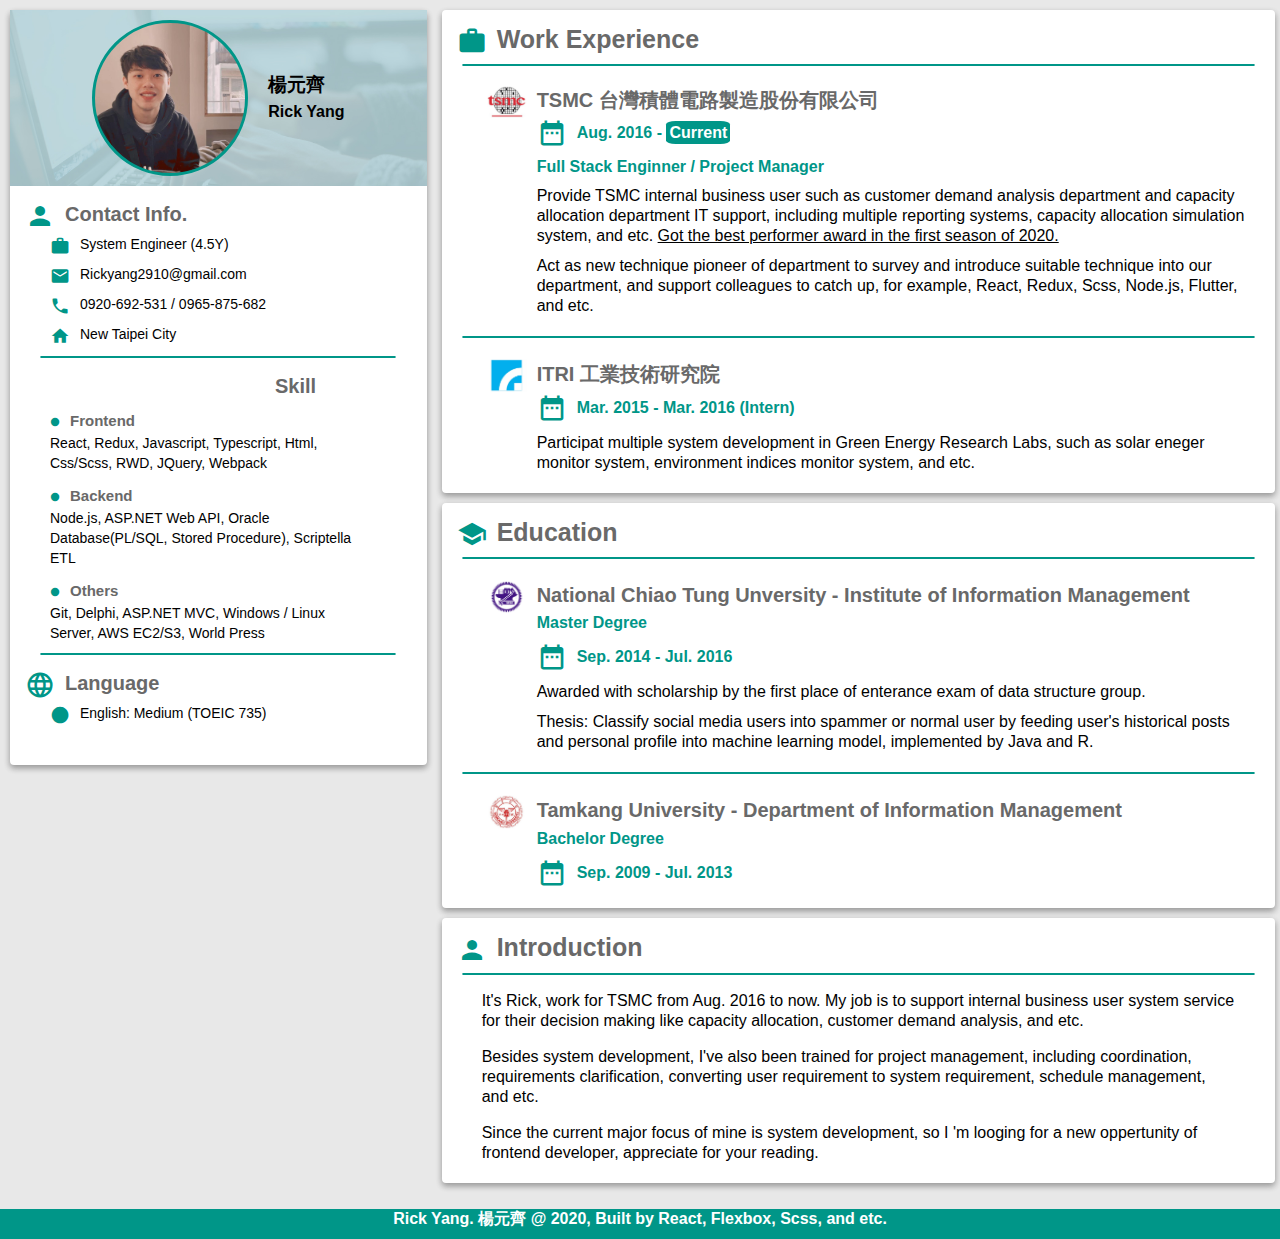
==== commit 4dfeb6f9: "turn wording" ====
--- a/index.html
+++ b/index.html
@@ -1 +1 @@
-<!doctype html><html lang="en"><head><meta charset="utf-8"/><link rel="icon" href="/favicon.ico"/><link href="https://fonts.googleapis.com/css?family=Material+Icons|Material+Icons+Outlined|Material+Icons+Two+Tone|Material+Icons+Round|Material+Icons+Sharp" rel="stylesheet"><meta name="viewport" content="width=device-width,initial-scale=1"/><meta name="theme-color" content="#000000"/><meta name="description" content="Web site created using create-react-app"/><link rel="apple-touch-icon" href="/logo192.png"/><link rel="manifest" href="/manifest.json"/><title>Rick Yang Introduction</title><link href="/static/css/2.51884899.chunk.css" rel="stylesheet"><link href="/static/css/main.e797d3dd.chunk.css" rel="stylesheet"></head><body><noscript>You need to enable JavaScript to run this app.</noscript><div id="root"></div><script>!function(e){function t(t){for(var n,i,a=t[0],c=t[1],l=t[2],s=0,p=[];s<a.length;s++)i=a[s],Object.prototype.hasOwnProperty.call(o,i)&&o[i]&&p.push(o[i][0]),o[i]=0;for(n in c)Object.prototype.hasOwnProperty.call(c,n)&&(e[n]=c[n]);for(f&&f(t);p.length;)p.shift()();return u.push.apply(u,l||[]),r()}function r(){for(var e,t=0;t<u.length;t++){for(var r=u[t],n=!0,a=1;a<r.length;a++){var c=r[a];0!==o[c]&&(n=!1)}n&&(u.splice(t--,1),e=i(i.s=r[0]))}return e}var n={},o={1:0},u=[];function i(t){if(n[t])return n[t].exports;var r=n[t]={i:t,l:!1,exports:{}};return e[t].call(r.exports,r,r.exports,i),r.l=!0,r.exports}i.e=function(e){var t=[],r=o[e];if(0!==r)if(r)t.push(r[2]);else{var n=new Promise((function(t,n){r=o[e]=[t,n]}));t.push(r[2]=n);var u,a=document.createElement("script");a.charset="utf-8",a.timeout=120,i.nc&&a.setAttribute("nonce",i.nc),a.src=function(e){return i.p+"static/js/"+({}[e]||e)+"."+{3:"4b3c37e2"}[e]+".chunk.js"}(e);var c=new Error;u=function(t){a.onerror=a.onload=null,clearTimeout(l);var r=o[e];if(0!==r){if(r){var n=t&&("load"===t.type?"missing":t.type),u=t&&t.target&&t.target.src;c.message="Loading chunk "+e+" failed.\n("+n+": "+u+")",c.name="ChunkLoadError",c.type=n,c.request=u,r[1](c)}o[e]=void 0}};var l=setTimeout((function(){u({type:"timeout",target:a})}),12e4);a.onerror=a.onload=u,document.head.appendChild(a)}return Promise.all(t)},i.m=e,i.c=n,i.d=function(e,t,r){i.o(e,t)||Object.defineProperty(e,t,{enumerable:!0,get:r})},i.r=function(e){"undefined"!=typeof Symbol&&Symbol.toStringTag&&Object.defineProperty(e,Symbol.toStringTag,{value:"Module"}),Object.defineProperty(e,"__esModule",{value:!0})},i.t=function(e,t){if(1&t&&(e=i(e)),8&t)return e;if(4&t&&"object"==typeof e&&e&&e.__esModule)return e;var r=Object.create(null);if(i.r(r),Object.defineProperty(r,"default",{enumerable:!0,value:e}),2&t&&"string"!=typeof e)for(var n in e)i.d(r,n,function(t){return e[t]}.bind(null,n));return r},i.n=function(e){var t=e&&e.__esModule?function(){return e.default}:function(){return e};return i.d(t,"a",t),t},i.o=function(e,t){return Object.prototype.hasOwnProperty.call(e,t)},i.p="/",i.oe=function(e){throw console.error(e),e};var a=this.webpackJsonpself_introduction=this.webpackJsonpself_introduction||[],c=a.push.bind(a);a.push=t,a=a.slice();for(var l=0;l<a.length;l++)t(a[l]);var f=c;r()}([])</script><script src="/static/js/2.43a4f186.chunk.js"></script><script src="/static/js/main.fa477c60.chunk.js"></script></body></html>+<!doctype html><html lang="en"><head><meta charset="utf-8"/><link rel="icon" href="/favicon.ico"/><link href="https://fonts.googleapis.com/css?family=Material+Icons|Material+Icons+Outlined|Material+Icons+Two+Tone|Material+Icons+Round|Material+Icons+Sharp" rel="stylesheet"><meta name="viewport" content="width=device-width,initial-scale=1"/><meta name="theme-color" content="#000000"/><meta name="description" content="Web site created using create-react-app"/><link rel="apple-touch-icon" href="/logo192.png"/><link rel="manifest" href="/manifest.json"/><title>Rick Yang Introduction</title><link href="/static/css/2.51884899.chunk.css" rel="stylesheet"><link href="/static/css/main.5d02f09f.chunk.css" rel="stylesheet"></head><body><noscript>You need to enable JavaScript to run this app.</noscript><div id="root"></div><script>!function(e){function t(t){for(var n,i,a=t[0],c=t[1],l=t[2],s=0,p=[];s<a.length;s++)i=a[s],Object.prototype.hasOwnProperty.call(o,i)&&o[i]&&p.push(o[i][0]),o[i]=0;for(n in c)Object.prototype.hasOwnProperty.call(c,n)&&(e[n]=c[n]);for(f&&f(t);p.length;)p.shift()();return u.push.apply(u,l||[]),r()}function r(){for(var e,t=0;t<u.length;t++){for(var r=u[t],n=!0,a=1;a<r.length;a++){var c=r[a];0!==o[c]&&(n=!1)}n&&(u.splice(t--,1),e=i(i.s=r[0]))}return e}var n={},o={1:0},u=[];function i(t){if(n[t])return n[t].exports;var r=n[t]={i:t,l:!1,exports:{}};return e[t].call(r.exports,r,r.exports,i),r.l=!0,r.exports}i.e=function(e){var t=[],r=o[e];if(0!==r)if(r)t.push(r[2]);else{var n=new Promise((function(t,n){r=o[e]=[t,n]}));t.push(r[2]=n);var u,a=document.createElement("script");a.charset="utf-8",a.timeout=120,i.nc&&a.setAttribute("nonce",i.nc),a.src=function(e){return i.p+"static/js/"+({}[e]||e)+"."+{3:"4b3c37e2"}[e]+".chunk.js"}(e);var c=new Error;u=function(t){a.onerror=a.onload=null,clearTimeout(l);var r=o[e];if(0!==r){if(r){var n=t&&("load"===t.type?"missing":t.type),u=t&&t.target&&t.target.src;c.message="Loading chunk "+e+" failed.\n("+n+": "+u+")",c.name="ChunkLoadError",c.type=n,c.request=u,r[1](c)}o[e]=void 0}};var l=setTimeout((function(){u({type:"timeout",target:a})}),12e4);a.onerror=a.onload=u,document.head.appendChild(a)}return Promise.all(t)},i.m=e,i.c=n,i.d=function(e,t,r){i.o(e,t)||Object.defineProperty(e,t,{enumerable:!0,get:r})},i.r=function(e){"undefined"!=typeof Symbol&&Symbol.toStringTag&&Object.defineProperty(e,Symbol.toStringTag,{value:"Module"}),Object.defineProperty(e,"__esModule",{value:!0})},i.t=function(e,t){if(1&t&&(e=i(e)),8&t)return e;if(4&t&&"object"==typeof e&&e&&e.__esModule)return e;var r=Object.create(null);if(i.r(r),Object.defineProperty(r,"default",{enumerable:!0,value:e}),2&t&&"string"!=typeof e)for(var n in e)i.d(r,n,function(t){return e[t]}.bind(null,n));return r},i.n=function(e){var t=e&&e.__esModule?function(){return e.default}:function(){return e};return i.d(t,"a",t),t},i.o=function(e,t){return Object.prototype.hasOwnProperty.call(e,t)},i.p="/",i.oe=function(e){throw console.error(e),e};var a=this.webpackJsonpself_introduction=this.webpackJsonpself_introduction||[],c=a.push.bind(a);a.push=t,a=a.slice();for(var l=0;l<a.length;l++)t(a[l]);var f=c;r()}([])</script><script src="/static/js/2.43a4f186.chunk.js"></script><script src="/static/js/main.60344f85.chunk.js"></script></body></html>--- a/static/css/main.5d02f09f.chunk.css
+++ b/static/css/main.5d02f09f.chunk.css
@@ -0,0 +1,2 @@
+body{margin:0;font-family:-apple-system,BlinkMacSystemFont,"Segoe UI","Roboto","Oxygen","Ubuntu","Cantarell","Fira Sans","Droid Sans","Helvetica Neue",sans-serif;-webkit-font-smoothing:antialiased;-moz-osx-font-smoothing:grayscale}code{font-family:source-code-pro,Menlo,Monaco,Consolas,"Courier New",monospace}body{background-color:#e8e8e8}.mdc-card{box-shadow:0 3px 6px rgba(0,0,0,.16),0 3px 6px rgba(0,0,0,.23)}.material-icons{color:#009688;font-size:20px;margin-right:10px}.material-icons-title{color:#009688;font-size:30px;margin-right:10px}.container{margin:10px auto 0;max-width:1400px;display:flex;flex-wrap:wrap;justify-content:flex-end}.container .leftBar{align-items:center;flex:1 1;flex-shrink:0;padding:0 10px}.container .leftBar .separate_line{border:1px solid #009688;border-radius:5px;width:85%;margin:0 auto}.container .leftBar .photoName{padding:10px;display:flex;background-image:url(/static/media/photo-background.08d0f47a.jpg);background-repeat:no-repeat;background-size:cover;max-width:100%;justify-content:center;align-items:center;margin:0}.container .leftBar .photoName h3{margin-bottom:0}.container .leftBar .photoName h4{margin-top:5px}.container .leftBar .photoName #name{margin-left:20px}.container .leftBar .photoName #photo{width:150px;height:150px;border-color:#009688;border-style:solid;background-image:url(/static/media/self-photo.e3bfedcc.jpg);background-repeat:no-repeat;background-size:cover;border-radius:50%}.container .leftBar .left_bar_block{display:flex;width:100%;margin:0;justify-content:flex-start;align-items:flex-start;flex-direction:column;padding-top:15px}.container .leftBar .left_bar_block .block_title{color:#696969;font-size:20px;font-weight:700;padding-left:15px;vertical-align:middle}.container .leftBar .left_bar_block .block_title i{vertical-align:middle;font-size:30px}.container .leftBar .left_bar_block ul{margin:5px 0 0;width:95%}.container .leftBar .left_bar_block .horizontal_li,.container .leftBar .left_bar_block li{display:flex;flex-direction:column;justify-content:flex-start;align-items:flex-start;flex-wrap:wrap;margin-bottom:10px;font-size:14px;max-width:90%}.container .leftBar .left_bar_block .horizontal_li{flex-direction:row}.container .leftBar .left_bar_block .list_item{color:#696969;vertical-align:middle;font-size:15px;font-weight:700;line-height:25px}.container .leftBar .left_bar_block .list_item i{vertical-align:middle;font-size:10px}.container .leftBar .left_bar_block .horizontal_list_detail,.container .leftBar .left_bar_block .list_detail{font-size:14px;margin:0;max-width:90%;line-height:20px}.container .leftBar .left_bar_block .horizontal_list_detail{margin-left:10px;vertical-align:middle}.container .leftBar .left_bar_block_last{padding-bottom:30px}.container .leftBar #language{height:200px;width:100%;margin:0}.container .content{flex:2 1;flex-shrink:0;margin-left:0;align-items:flex-start;padding:0 5px}.container .content .separate_line{border:1px solid #009688;border-radius:5px;width:95%;margin:0 auto}.container .content .content_card{margin-bottom:10px}.container .content .content_card .content_block{display:flex;width:100%;margin:0;justify-content:flex-start;align-items:flex-start;flex-direction:column;padding-top:15px}.container .content .content_card .content_block .block_title{font-size:25px;color:#696969;font-weight:700;padding-left:15px;vertical-align:middle;margin-bottom:8px}.container .content .content_card .content_block .block_title i{vertical-align:middle;font-size:30px}.container .content .content_card .content_block .content_sub_block{max-width:100%;padding:20px 30px 10px;margin:0}.container .content .content_card .content_block .content_sub_block .block_sub_title{font-size:20px;color:#696969;font-weight:700;padding-left:15px;vertical-align:middle}.container .content .content_card .content_block .content_sub_block .block_sub_title i{vertical-align:middle;font-size:30px}.container .content .content_card .content_block .content_sub_block .block_sub_title img{max-width:40px;height:auto;vertical-align:middle;margin-right:10px}.container .content .content_card .content_block .content_sub_block .block_sub_title2{display:flex;justify-content:flex-start;align-items:center;padding-left:65px;margin-bottom:10px}.container .content .content_card .content_block .content_sub_block .block_sub_title2 .theme_item{color:#009688;font-weight:700}.container .content .content_card .content_block .content_sub_block .block_sub_title2 #current{background-color:#009688;color:#fff;padding:3px;border-radius:15%}.container .content .content_card .content_block .content_sub_block .block_detail{padding-left:65px;line-height:20px;margin-bottom:10px}.container .content .content_card .content_block .content_sub_block .block_detail .textHightlight{text-decoration:underline}.container .content .content_card .content_block #intro-detail{margin:0 40px 20px;line-height:20px;max-width:100%}.footer{color:#fff;height:30px;font-weight:700;display:flex;justify-content:center;background-color:#009688!important;margin-top:16px!important;text-align:center!important;padding:.01em 16px}@media (max-width:800px){.container{flex-direction:column;align-items:center;width:100%}.content,.leftBar{width:95%}.content{margin-top:10px}}
+/*# sourceMappingURL=main.5d02f09f.chunk.css.map */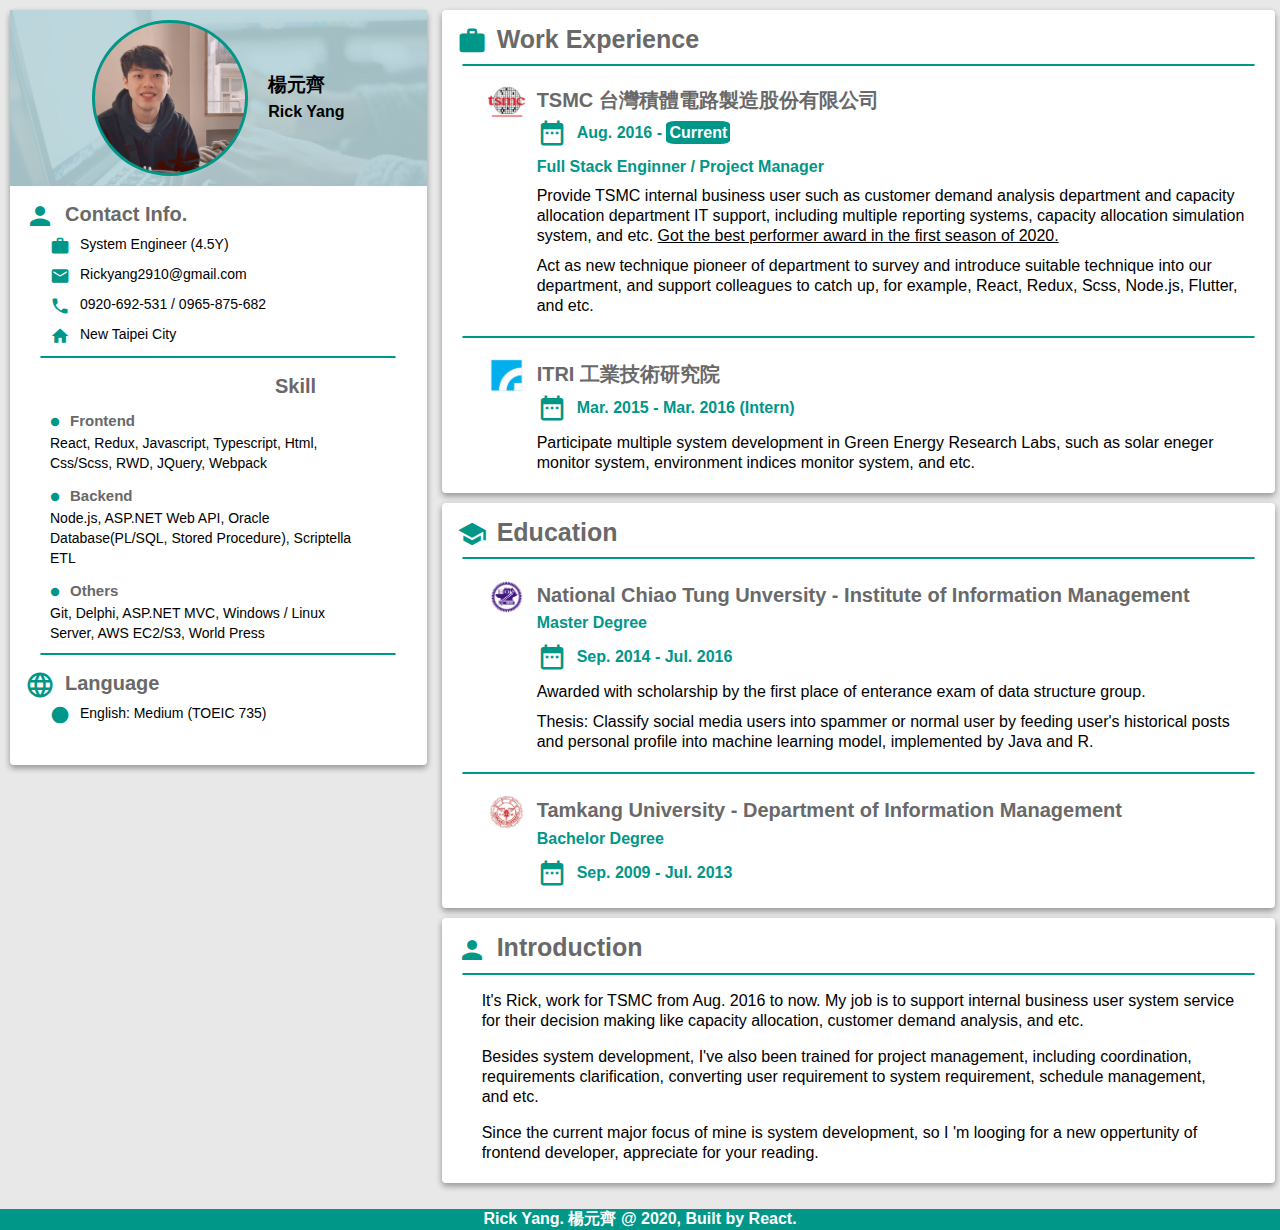
==== commit 8e4ba01f: "tune wording" ====
--- a/index.html
+++ b/index.html
@@ -1 +1 @@
-<!doctype html><html lang="en"><head><meta charset="utf-8"/><link rel="icon" href="/favicon.ico"/><link href="https://fonts.googleapis.com/css?family=Material+Icons|Material+Icons+Outlined|Material+Icons+Two+Tone|Material+Icons+Round|Material+Icons+Sharp" rel="stylesheet"><meta name="viewport" content="width=device-width,initial-scale=1"/><meta name="theme-color" content="#000000"/><meta name="description" content="Web site created using create-react-app"/><link rel="apple-touch-icon" href="/logo192.png"/><link rel="manifest" href="/manifest.json"/><title>Rick Yang Introduction</title><link href="/static/css/2.51884899.chunk.css" rel="stylesheet"><link href="/static/css/main.5d02f09f.chunk.css" rel="stylesheet"></head><body><noscript>You need to enable JavaScript to run this app.</noscript><div id="root"></div><script>!function(e){function t(t){for(var n,i,a=t[0],c=t[1],l=t[2],s=0,p=[];s<a.length;s++)i=a[s],Object.prototype.hasOwnProperty.call(o,i)&&o[i]&&p.push(o[i][0]),o[i]=0;for(n in c)Object.prototype.hasOwnProperty.call(c,n)&&(e[n]=c[n]);for(f&&f(t);p.length;)p.shift()();return u.push.apply(u,l||[]),r()}function r(){for(var e,t=0;t<u.length;t++){for(var r=u[t],n=!0,a=1;a<r.length;a++){var c=r[a];0!==o[c]&&(n=!1)}n&&(u.splice(t--,1),e=i(i.s=r[0]))}return e}var n={},o={1:0},u=[];function i(t){if(n[t])return n[t].exports;var r=n[t]={i:t,l:!1,exports:{}};return e[t].call(r.exports,r,r.exports,i),r.l=!0,r.exports}i.e=function(e){var t=[],r=o[e];if(0!==r)if(r)t.push(r[2]);else{var n=new Promise((function(t,n){r=o[e]=[t,n]}));t.push(r[2]=n);var u,a=document.createElement("script");a.charset="utf-8",a.timeout=120,i.nc&&a.setAttribute("nonce",i.nc),a.src=function(e){return i.p+"static/js/"+({}[e]||e)+"."+{3:"4b3c37e2"}[e]+".chunk.js"}(e);var c=new Error;u=function(t){a.onerror=a.onload=null,clearTimeout(l);var r=o[e];if(0!==r){if(r){var n=t&&("load"===t.type?"missing":t.type),u=t&&t.target&&t.target.src;c.message="Loading chunk "+e+" failed.\n("+n+": "+u+")",c.name="ChunkLoadError",c.type=n,c.request=u,r[1](c)}o[e]=void 0}};var l=setTimeout((function(){u({type:"timeout",target:a})}),12e4);a.onerror=a.onload=u,document.head.appendChild(a)}return Promise.all(t)},i.m=e,i.c=n,i.d=function(e,t,r){i.o(e,t)||Object.defineProperty(e,t,{enumerable:!0,get:r})},i.r=function(e){"undefined"!=typeof Symbol&&Symbol.toStringTag&&Object.defineProperty(e,Symbol.toStringTag,{value:"Module"}),Object.defineProperty(e,"__esModule",{value:!0})},i.t=function(e,t){if(1&t&&(e=i(e)),8&t)return e;if(4&t&&"object"==typeof e&&e&&e.__esModule)return e;var r=Object.create(null);if(i.r(r),Object.defineProperty(r,"default",{enumerable:!0,value:e}),2&t&&"string"!=typeof e)for(var n in e)i.d(r,n,function(t){return e[t]}.bind(null,n));return r},i.n=function(e){var t=e&&e.__esModule?function(){return e.default}:function(){return e};return i.d(t,"a",t),t},i.o=function(e,t){return Object.prototype.hasOwnProperty.call(e,t)},i.p="/",i.oe=function(e){throw console.error(e),e};var a=this.webpackJsonpself_introduction=this.webpackJsonpself_introduction||[],c=a.push.bind(a);a.push=t,a=a.slice();for(var l=0;l<a.length;l++)t(a[l]);var f=c;r()}([])</script><script src="/static/js/2.43a4f186.chunk.js"></script><script src="/static/js/main.60344f85.chunk.js"></script></body></html>+<!doctype html><html lang="en"><head><meta charset="utf-8"/><link rel="icon" href="/favicon.ico"/><link href="https://fonts.googleapis.com/css?family=Material+Icons|Material+Icons+Outlined|Material+Icons+Two+Tone|Material+Icons+Round|Material+Icons+Sharp" rel="stylesheet"><meta name="viewport" content="width=device-width,initial-scale=1"/><meta name="theme-color" content="#000000"/><meta name="description" content="Web site created using create-react-app"/><link rel="apple-touch-icon" href="/logo192.png"/><link rel="manifest" href="/manifest.json"/><title>Rick Yang Introduction</title><link href="/static/css/2.51884899.chunk.css" rel="stylesheet"><link href="/static/css/main.83f5d5b6.chunk.css" rel="stylesheet"></head><body><noscript>You need to enable JavaScript to run this app.</noscript><div id="root"></div><script>!function(e){function t(t){for(var n,i,a=t[0],c=t[1],l=t[2],s=0,p=[];s<a.length;s++)i=a[s],Object.prototype.hasOwnProperty.call(o,i)&&o[i]&&p.push(o[i][0]),o[i]=0;for(n in c)Object.prototype.hasOwnProperty.call(c,n)&&(e[n]=c[n]);for(f&&f(t);p.length;)p.shift()();return u.push.apply(u,l||[]),r()}function r(){for(var e,t=0;t<u.length;t++){for(var r=u[t],n=!0,a=1;a<r.length;a++){var c=r[a];0!==o[c]&&(n=!1)}n&&(u.splice(t--,1),e=i(i.s=r[0]))}return e}var n={},o={1:0},u=[];function i(t){if(n[t])return n[t].exports;var r=n[t]={i:t,l:!1,exports:{}};return e[t].call(r.exports,r,r.exports,i),r.l=!0,r.exports}i.e=function(e){var t=[],r=o[e];if(0!==r)if(r)t.push(r[2]);else{var n=new Promise((function(t,n){r=o[e]=[t,n]}));t.push(r[2]=n);var u,a=document.createElement("script");a.charset="utf-8",a.timeout=120,i.nc&&a.setAttribute("nonce",i.nc),a.src=function(e){return i.p+"static/js/"+({}[e]||e)+"."+{3:"4b3c37e2"}[e]+".chunk.js"}(e);var c=new Error;u=function(t){a.onerror=a.onload=null,clearTimeout(l);var r=o[e];if(0!==r){if(r){var n=t&&("load"===t.type?"missing":t.type),u=t&&t.target&&t.target.src;c.message="Loading chunk "+e+" failed.\n("+n+": "+u+")",c.name="ChunkLoadError",c.type=n,c.request=u,r[1](c)}o[e]=void 0}};var l=setTimeout((function(){u({type:"timeout",target:a})}),12e4);a.onerror=a.onload=u,document.head.appendChild(a)}return Promise.all(t)},i.m=e,i.c=n,i.d=function(e,t,r){i.o(e,t)||Object.defineProperty(e,t,{enumerable:!0,get:r})},i.r=function(e){"undefined"!=typeof Symbol&&Symbol.toStringTag&&Object.defineProperty(e,Symbol.toStringTag,{value:"Module"}),Object.defineProperty(e,"__esModule",{value:!0})},i.t=function(e,t){if(1&t&&(e=i(e)),8&t)return e;if(4&t&&"object"==typeof e&&e&&e.__esModule)return e;var r=Object.create(null);if(i.r(r),Object.defineProperty(r,"default",{enumerable:!0,value:e}),2&t&&"string"!=typeof e)for(var n in e)i.d(r,n,function(t){return e[t]}.bind(null,n));return r},i.n=function(e){var t=e&&e.__esModule?function(){return e.default}:function(){return e};return i.d(t,"a",t),t},i.o=function(e,t){return Object.prototype.hasOwnProperty.call(e,t)},i.p="/",i.oe=function(e){throw console.error(e),e};var a=this.webpackJsonpself_introduction=this.webpackJsonpself_introduction||[],c=a.push.bind(a);a.push=t,a=a.slice();for(var l=0;l<a.length;l++)t(a[l]);var f=c;r()}([])</script><script src="/static/js/2.43a4f186.chunk.js"></script><script src="/static/js/main.7a353646.chunk.js"></script></body></html>--- a/static/css/main.83f5d5b6.chunk.css
+++ b/static/css/main.83f5d5b6.chunk.css
@@ -0,0 +1,2 @@
+body{margin:0;font-family:-apple-system,BlinkMacSystemFont,"Segoe UI","Roboto","Oxygen","Ubuntu","Cantarell","Fira Sans","Droid Sans","Helvetica Neue",sans-serif;-webkit-font-smoothing:antialiased;-moz-osx-font-smoothing:grayscale}code{font-family:source-code-pro,Menlo,Monaco,Consolas,"Courier New",monospace}body{background-color:#e8e8e8}.mdc-card{box-shadow:0 3px 6px rgba(0,0,0,.16),0 3px 6px rgba(0,0,0,.23)}.material-icons{color:#009688;font-size:20px;margin-right:10px}.material-icons-title{color:#009688;font-size:30px;margin-right:10px}.container{margin:10px auto 0;max-width:1400px;display:flex;flex-wrap:wrap;justify-content:flex-end}.container .leftBar{align-items:center;flex:1 1;flex-shrink:0;padding:0 10px}.container .leftBar .separate_line{border:1px solid #009688;border-radius:5px;width:85%;margin:0 auto}.container .leftBar .photoName{padding:10px;display:flex;background-image:url(/static/media/photo-background.08d0f47a.jpg);background-repeat:no-repeat;background-size:cover;max-width:100%;justify-content:center;align-items:center;margin:0}.container .leftBar .photoName h3{margin-bottom:0}.container .leftBar .photoName h4{margin-top:5px}.container .leftBar .photoName #name{margin-left:20px}.container .leftBar .photoName #photo{width:150px;height:150px;border-color:#009688;border-style:solid;background-image:url(/static/media/self-photo.e3bfedcc.jpg);background-repeat:no-repeat;background-size:cover;border-radius:50%}.container .leftBar .left_bar_block{display:flex;width:100%;margin:0;justify-content:flex-start;align-items:flex-start;flex-direction:column;padding-top:15px}.container .leftBar .left_bar_block .block_title{color:#696969;font-size:20px;font-weight:700;padding-left:15px;vertical-align:middle}.container .leftBar .left_bar_block .block_title i{vertical-align:middle;font-size:30px}.container .leftBar .left_bar_block ul{margin:5px 0 0;width:95%}.container .leftBar .left_bar_block .horizontal_li,.container .leftBar .left_bar_block li{display:flex;flex-direction:column;justify-content:flex-start;align-items:flex-start;flex-wrap:wrap;margin-bottom:10px;font-size:14px;max-width:90%}.container .leftBar .left_bar_block .horizontal_li{flex-direction:row}.container .leftBar .left_bar_block .list_item{color:#696969;vertical-align:middle;font-size:15px;font-weight:700;line-height:25px}.container .leftBar .left_bar_block .list_item i{vertical-align:middle;font-size:10px}.container .leftBar .left_bar_block .horizontal_list_detail,.container .leftBar .left_bar_block .list_detail{font-size:14px;margin:0;max-width:90%;line-height:20px}.container .leftBar .left_bar_block .horizontal_list_detail{margin-left:10px;vertical-align:middle}.container .leftBar .left_bar_block_last{padding-bottom:30px}.container .leftBar #language{height:200px;width:100%;margin:0}.container .content{flex:2 1;flex-shrink:0;margin-left:0;align-items:flex-start;padding:0 5px}.container .content .separate_line{border:1px solid #009688;border-radius:5px;width:95%;margin:0 auto}.container .content .content_card{margin-bottom:10px}.container .content .content_card .content_block{display:flex;width:100%;margin:0;justify-content:flex-start;align-items:flex-start;flex-direction:column;padding-top:15px}.container .content .content_card .content_block .block_title{font-size:25px;color:#696969;font-weight:700;padding-left:15px;vertical-align:middle;margin-bottom:8px}.container .content .content_card .content_block .block_title i{vertical-align:middle;font-size:30px}.container .content .content_card .content_block .content_sub_block{max-width:100%;padding:20px 30px 10px;margin:0}.container .content .content_card .content_block .content_sub_block .block_sub_title{font-size:20px;color:#696969;font-weight:700;padding-left:15px;vertical-align:middle}.container .content .content_card .content_block .content_sub_block .block_sub_title i{vertical-align:middle;font-size:30px}.container .content .content_card .content_block .content_sub_block .block_sub_title img{max-width:40px;height:auto;vertical-align:middle;margin-right:10px}.container .content .content_card .content_block .content_sub_block .block_sub_title2{display:flex;justify-content:flex-start;align-items:center;padding-left:65px;margin-bottom:10px}.container .content .content_card .content_block .content_sub_block .block_sub_title2 .theme_item{color:#009688;font-weight:700}.container .content .content_card .content_block .content_sub_block .block_sub_title2 #current{background-color:#009688;color:#fff;padding:3px;border-radius:15%}.container .content .content_card .content_block .content_sub_block .block_detail{padding-left:65px;line-height:20px;margin-bottom:10px}.container .content .content_card .content_block .content_sub_block .block_detail .textHightlight{text-decoration:underline}.container .content .content_card .content_block #intro-detail{margin:0 40px 20px;line-height:20px;max-width:100%}.footer{color:#fff;font-weight:700;display:flex;justify-content:center;background-color:#009688!important;margin-top:16px!important;text-align:center!important;padding:.01em 16px}@media (max-width:800px){.container{flex-direction:column;align-items:center;width:100%}.content,.leftBar{width:95%}.content{margin-top:10px}}
+/*# sourceMappingURL=main.83f5d5b6.chunk.css.map */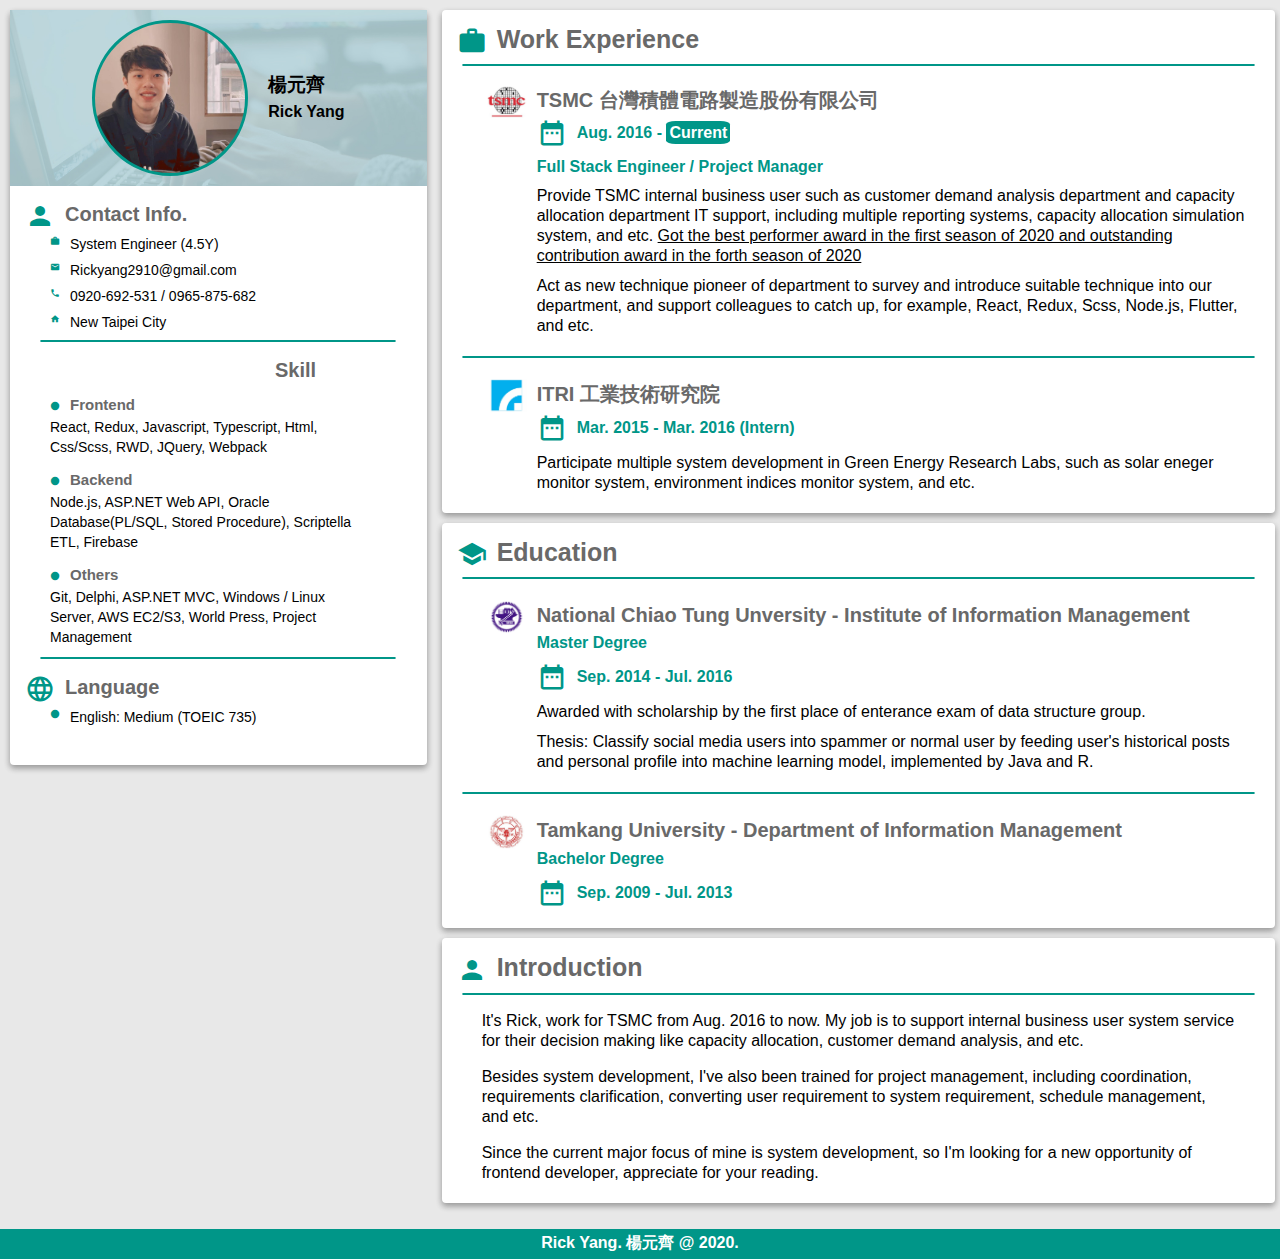
==== commit 71db09ba: "tune wording" ====
--- a/index.html
+++ b/index.html
@@ -1 +1 @@
-<!doctype html><html lang="en"><head><meta charset="utf-8"/><link rel="icon" href="/favicon.ico"/><link href="https://fonts.googleapis.com/css?family=Material+Icons|Material+Icons+Outlined|Material+Icons+Two+Tone|Material+Icons+Round|Material+Icons+Sharp" rel="stylesheet"><meta name="viewport" content="width=device-width,initial-scale=1"/><meta name="theme-color" content="#000000"/><meta name="description" content="Web site created using create-react-app"/><link rel="apple-touch-icon" href="/logo192.png"/><link rel="manifest" href="/manifest.json"/><title>Rick Yang Introduction</title><link href="/static/css/2.51884899.chunk.css" rel="stylesheet"><link href="/static/css/main.83f5d5b6.chunk.css" rel="stylesheet"></head><body><noscript>You need to enable JavaScript to run this app.</noscript><div id="root"></div><script>!function(e){function t(t){for(var n,i,a=t[0],c=t[1],l=t[2],s=0,p=[];s<a.length;s++)i=a[s],Object.prototype.hasOwnProperty.call(o,i)&&o[i]&&p.push(o[i][0]),o[i]=0;for(n in c)Object.prototype.hasOwnProperty.call(c,n)&&(e[n]=c[n]);for(f&&f(t);p.length;)p.shift()();return u.push.apply(u,l||[]),r()}function r(){for(var e,t=0;t<u.length;t++){for(var r=u[t],n=!0,a=1;a<r.length;a++){var c=r[a];0!==o[c]&&(n=!1)}n&&(u.splice(t--,1),e=i(i.s=r[0]))}return e}var n={},o={1:0},u=[];function i(t){if(n[t])return n[t].exports;var r=n[t]={i:t,l:!1,exports:{}};return e[t].call(r.exports,r,r.exports,i),r.l=!0,r.exports}i.e=function(e){var t=[],r=o[e];if(0!==r)if(r)t.push(r[2]);else{var n=new Promise((function(t,n){r=o[e]=[t,n]}));t.push(r[2]=n);var u,a=document.createElement("script");a.charset="utf-8",a.timeout=120,i.nc&&a.setAttribute("nonce",i.nc),a.src=function(e){return i.p+"static/js/"+({}[e]||e)+"."+{3:"4b3c37e2"}[e]+".chunk.js"}(e);var c=new Error;u=function(t){a.onerror=a.onload=null,clearTimeout(l);var r=o[e];if(0!==r){if(r){var n=t&&("load"===t.type?"missing":t.type),u=t&&t.target&&t.target.src;c.message="Loading chunk "+e+" failed.\n("+n+": "+u+")",c.name="ChunkLoadError",c.type=n,c.request=u,r[1](c)}o[e]=void 0}};var l=setTimeout((function(){u({type:"timeout",target:a})}),12e4);a.onerror=a.onload=u,document.head.appendChild(a)}return Promise.all(t)},i.m=e,i.c=n,i.d=function(e,t,r){i.o(e,t)||Object.defineProperty(e,t,{enumerable:!0,get:r})},i.r=function(e){"undefined"!=typeof Symbol&&Symbol.toStringTag&&Object.defineProperty(e,Symbol.toStringTag,{value:"Module"}),Object.defineProperty(e,"__esModule",{value:!0})},i.t=function(e,t){if(1&t&&(e=i(e)),8&t)return e;if(4&t&&"object"==typeof e&&e&&e.__esModule)return e;var r=Object.create(null);if(i.r(r),Object.defineProperty(r,"default",{enumerable:!0,value:e}),2&t&&"string"!=typeof e)for(var n in e)i.d(r,n,function(t){return e[t]}.bind(null,n));return r},i.n=function(e){var t=e&&e.__esModule?function(){return e.default}:function(){return e};return i.d(t,"a",t),t},i.o=function(e,t){return Object.prototype.hasOwnProperty.call(e,t)},i.p="/",i.oe=function(e){throw console.error(e),e};var a=this.webpackJsonpself_introduction=this.webpackJsonpself_introduction||[],c=a.push.bind(a);a.push=t,a=a.slice();for(var l=0;l<a.length;l++)t(a[l]);var f=c;r()}([])</script><script src="/static/js/2.43a4f186.chunk.js"></script><script src="/static/js/main.7a353646.chunk.js"></script></body></html>+<!doctype html><html lang="en"><head><meta charset="utf-8"/><link rel="icon" href="/favicon.ico"/><link href="https://fonts.googleapis.com/css?family=Material+Icons|Material+Icons+Outlined|Material+Icons+Two+Tone|Material+Icons+Round|Material+Icons+Sharp" rel="stylesheet"><meta name="viewport" content="width=device-width,initial-scale=1"/><meta name="theme-color" content="#000000"/><meta name="description" content="Web site created using create-react-app"/><link rel="apple-touch-icon" href="/logo192.png"/><link rel="manifest" href="/manifest.json"/><title>Rick Yang Introduction</title><link href="/static/css/2.51884899.chunk.css" rel="stylesheet"><link href="/static/css/main.755337af.chunk.css" rel="stylesheet"></head><body><noscript>You need to enable JavaScript to run this app.</noscript><div id="root"></div><script>!function(e){function t(t){for(var n,i,a=t[0],c=t[1],l=t[2],s=0,p=[];s<a.length;s++)i=a[s],Object.prototype.hasOwnProperty.call(o,i)&&o[i]&&p.push(o[i][0]),o[i]=0;for(n in c)Object.prototype.hasOwnProperty.call(c,n)&&(e[n]=c[n]);for(f&&f(t);p.length;)p.shift()();return u.push.apply(u,l||[]),r()}function r(){for(var e,t=0;t<u.length;t++){for(var r=u[t],n=!0,a=1;a<r.length;a++){var c=r[a];0!==o[c]&&(n=!1)}n&&(u.splice(t--,1),e=i(i.s=r[0]))}return e}var n={},o={1:0},u=[];function i(t){if(n[t])return n[t].exports;var r=n[t]={i:t,l:!1,exports:{}};return e[t].call(r.exports,r,r.exports,i),r.l=!0,r.exports}i.e=function(e){var t=[],r=o[e];if(0!==r)if(r)t.push(r[2]);else{var n=new Promise((function(t,n){r=o[e]=[t,n]}));t.push(r[2]=n);var u,a=document.createElement("script");a.charset="utf-8",a.timeout=120,i.nc&&a.setAttribute("nonce",i.nc),a.src=function(e){return i.p+"static/js/"+({}[e]||e)+"."+{3:"4b3c37e2"}[e]+".chunk.js"}(e);var c=new Error;u=function(t){a.onerror=a.onload=null,clearTimeout(l);var r=o[e];if(0!==r){if(r){var n=t&&("load"===t.type?"missing":t.type),u=t&&t.target&&t.target.src;c.message="Loading chunk "+e+" failed.\n("+n+": "+u+")",c.name="ChunkLoadError",c.type=n,c.request=u,r[1](c)}o[e]=void 0}};var l=setTimeout((function(){u({type:"timeout",target:a})}),12e4);a.onerror=a.onload=u,document.head.appendChild(a)}return Promise.all(t)},i.m=e,i.c=n,i.d=function(e,t,r){i.o(e,t)||Object.defineProperty(e,t,{enumerable:!0,get:r})},i.r=function(e){"undefined"!=typeof Symbol&&Symbol.toStringTag&&Object.defineProperty(e,Symbol.toStringTag,{value:"Module"}),Object.defineProperty(e,"__esModule",{value:!0})},i.t=function(e,t){if(1&t&&(e=i(e)),8&t)return e;if(4&t&&"object"==typeof e&&e&&e.__esModule)return e;var r=Object.create(null);if(i.r(r),Object.defineProperty(r,"default",{enumerable:!0,value:e}),2&t&&"string"!=typeof e)for(var n in e)i.d(r,n,function(t){return e[t]}.bind(null,n));return r},i.n=function(e){var t=e&&e.__esModule?function(){return e.default}:function(){return e};return i.d(t,"a",t),t},i.o=function(e,t){return Object.prototype.hasOwnProperty.call(e,t)},i.p="/",i.oe=function(e){throw console.error(e),e};var a=this.webpackJsonpself_introduction=this.webpackJsonpself_introduction||[],c=a.push.bind(a);a.push=t,a=a.slice();for(var l=0;l<a.length;l++)t(a[l]);var f=c;r()}([])</script><script src="/static/js/2.43a4f186.chunk.js"></script><script src="/static/js/main.cef15875.chunk.js"></script></body></html>--- a/static/css/main.755337af.chunk.css
+++ b/static/css/main.755337af.chunk.css
@@ -0,0 +1,2 @@
+body{margin:0;font-family:-apple-system,BlinkMacSystemFont,"Segoe UI","Roboto","Oxygen","Ubuntu","Cantarell","Fira Sans","Droid Sans","Helvetica Neue",sans-serif;-webkit-font-smoothing:antialiased;-moz-osx-font-smoothing:grayscale}code{font-family:source-code-pro,Menlo,Monaco,Consolas,"Courier New",monospace}body{background-color:#e8e8e8}.mdc-card{box-shadow:0 3px 6px rgba(0,0,0,.16),0 3px 6px rgba(0,0,0,.23)}.material-icons{color:#009688;font-size:20px;margin-right:10px}.material-icons-title{color:#009688;font-size:30px;margin-right:10px}.container{margin:10px auto 0;max-width:1400px;display:flex;flex-wrap:wrap;justify-content:flex-end}.container .leftBar{align-items:center;flex:1 1;flex-shrink:0;padding:0 10px}.container .leftBar .separate_line{border:1px solid #009688;border-radius:5px;width:85%;margin:0 auto}.container .leftBar .photoName{padding:10px;display:flex;background-image:url(/static/media/photo-background.08d0f47a.jpg);background-repeat:no-repeat;background-size:cover;max-width:100%;justify-content:center;align-items:center;margin:0}.container .leftBar .photoName h3{margin-bottom:0}.container .leftBar .photoName h4{margin-top:5px}.container .leftBar .photoName #name{margin-left:20px}.container .leftBar .photoName #photo{width:150px;height:150px;border-color:#009688;border-style:solid;background-image:url(/static/media/self-photo.e3bfedcc.jpg);background-repeat:no-repeat;background-size:cover;border-radius:50%}.container .leftBar .left_bar_block{display:flex;width:100%;margin:0;justify-content:flex-start;align-items:flex-start;flex-direction:column;padding-top:15px}.container .leftBar .left_bar_block .block_title{color:#696969;font-size:20px;font-weight:700;padding-left:15px;vertical-align:middle}.container .leftBar .left_bar_block .block_title i{vertical-align:middle;font-size:30px}.container .leftBar .left_bar_block ul{margin:5px 0 0;width:95%}.container .leftBar .left_bar_block .horizontal_li,.container .leftBar .left_bar_block li{display:flex;flex-direction:column;justify-content:flex-start;align-items:flex-start;flex-wrap:wrap;margin-bottom:10px;font-size:14px;max-width:90%}.container .leftBar .left_bar_block .horizontal_li{flex-direction:row;vertical-align:middle}.container .leftBar .left_bar_block .horizontal_li i{vertical-align:middle;font-size:10px}.container .leftBar .left_bar_block .list_item{color:#696969;vertical-align:middle;font-size:15px;font-weight:700;line-height:25px}.container .leftBar .left_bar_block .list_item i{vertical-align:middle;font-size:10px}.container .leftBar .left_bar_block .horizontal_list_detail,.container .leftBar .left_bar_block .list_detail{font-size:14px;margin:0;max-width:90%;line-height:20px}.container .leftBar .left_bar_block .horizontal_list_detail{margin-left:10px;vertical-align:middle}.container .leftBar .left_bar_block_last{padding-bottom:30px}.container .leftBar #language{height:200px;width:100%;margin:0}.container .content{flex:2 1;flex-shrink:0;margin-left:0;align-items:flex-start;padding:0 5px}.container .content .separate_line{border:1px solid #009688;border-radius:5px;width:95%;margin:0 auto}.container .content .content_card{margin-bottom:10px}.container .content .content_card .content_block{display:flex;width:100%;margin:0;justify-content:flex-start;align-items:flex-start;flex-direction:column;padding-top:15px}.container .content .content_card .content_block .block_title{font-size:25px;color:#696969;font-weight:700;padding-left:15px;vertical-align:middle;margin-bottom:8px}.container .content .content_card .content_block .block_title i{vertical-align:middle;font-size:30px}.container .content .content_card .content_block .content_sub_block{max-width:100%;padding:20px 30px 10px;margin:0}.container .content .content_card .content_block .content_sub_block .block_sub_title{font-size:20px;color:#696969;font-weight:700;padding-left:15px;vertical-align:middle}.container .content .content_card .content_block .content_sub_block .block_sub_title i{vertical-align:middle;font-size:30px}.container .content .content_card .content_block .content_sub_block .block_sub_title img{max-width:40px;height:auto;vertical-align:middle;margin-right:10px}.container .content .content_card .content_block .content_sub_block .block_sub_title2{display:flex;justify-content:flex-start;align-items:center;padding-left:65px;margin-bottom:10px}.container .content .content_card .content_block .content_sub_block .block_sub_title2 .theme_item{color:#009688;font-weight:700}.container .content .content_card .content_block .content_sub_block .block_sub_title2 #current{background-color:#009688;color:#fff;padding:3px;border-radius:15%}.container .content .content_card .content_block .content_sub_block .block_detail{padding-left:65px;line-height:20px;margin-bottom:10px}.container .content .content_card .content_block .content_sub_block .block_detail .textHightlight{text-decoration:underline}.container .content .content_card .content_block #intro-detail{margin:0 40px 20px;line-height:20px;max-width:100%}.footer{height:30px;color:#fff;font-weight:700;display:flex;justify-content:center;align-items:center;background-color:#009688!important;margin-top:16px!important;padding:.01em 16px}@media (max-width:800px){.container{flex-direction:column;align-items:center;width:100%}.content,.leftBar{width:95%}.content{margin-top:10px}}
+/*# sourceMappingURL=main.755337af.chunk.css.map */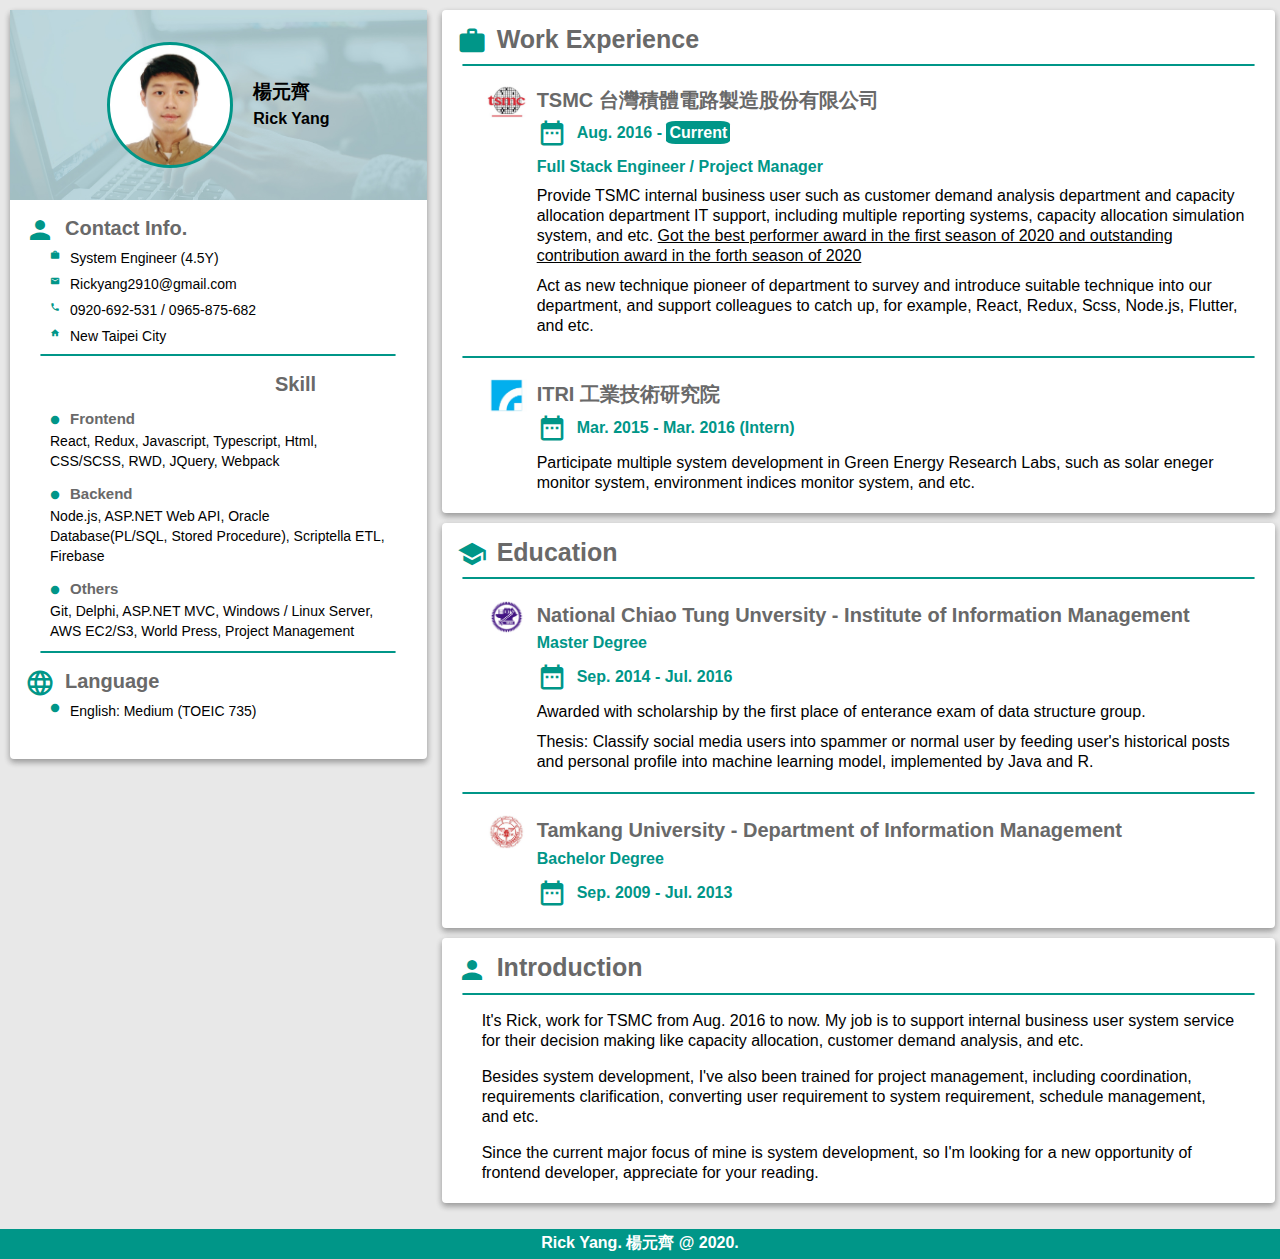
==== commit 06418e8a: "change self-image" ====
--- a/index.html
+++ b/index.html
@@ -1 +1 @@
-<!doctype html><html lang="en"><head><meta charset="utf-8"/><link rel="icon" href="/favicon.ico"/><link href="https://fonts.googleapis.com/css?family=Material+Icons|Material+Icons+Outlined|Material+Icons+Two+Tone|Material+Icons+Round|Material+Icons+Sharp" rel="stylesheet"><meta name="viewport" content="width=device-width,initial-scale=1"/><meta name="theme-color" content="#000000"/><meta name="description" content="Web site created using create-react-app"/><link rel="apple-touch-icon" href="/logo192.png"/><link rel="manifest" href="/manifest.json"/><title>Rick Yang Introduction</title><link href="/static/css/2.51884899.chunk.css" rel="stylesheet"><link href="/static/css/main.755337af.chunk.css" rel="stylesheet"></head><body><noscript>You need to enable JavaScript to run this app.</noscript><div id="root"></div><script>!function(e){function t(t){for(var n,i,a=t[0],c=t[1],l=t[2],s=0,p=[];s<a.length;s++)i=a[s],Object.prototype.hasOwnProperty.call(o,i)&&o[i]&&p.push(o[i][0]),o[i]=0;for(n in c)Object.prototype.hasOwnProperty.call(c,n)&&(e[n]=c[n]);for(f&&f(t);p.length;)p.shift()();return u.push.apply(u,l||[]),r()}function r(){for(var e,t=0;t<u.length;t++){for(var r=u[t],n=!0,a=1;a<r.length;a++){var c=r[a];0!==o[c]&&(n=!1)}n&&(u.splice(t--,1),e=i(i.s=r[0]))}return e}var n={},o={1:0},u=[];function i(t){if(n[t])return n[t].exports;var r=n[t]={i:t,l:!1,exports:{}};return e[t].call(r.exports,r,r.exports,i),r.l=!0,r.exports}i.e=function(e){var t=[],r=o[e];if(0!==r)if(r)t.push(r[2]);else{var n=new Promise((function(t,n){r=o[e]=[t,n]}));t.push(r[2]=n);var u,a=document.createElement("script");a.charset="utf-8",a.timeout=120,i.nc&&a.setAttribute("nonce",i.nc),a.src=function(e){return i.p+"static/js/"+({}[e]||e)+"."+{3:"4b3c37e2"}[e]+".chunk.js"}(e);var c=new Error;u=function(t){a.onerror=a.onload=null,clearTimeout(l);var r=o[e];if(0!==r){if(r){var n=t&&("load"===t.type?"missing":t.type),u=t&&t.target&&t.target.src;c.message="Loading chunk "+e+" failed.\n("+n+": "+u+")",c.name="ChunkLoadError",c.type=n,c.request=u,r[1](c)}o[e]=void 0}};var l=setTimeout((function(){u({type:"timeout",target:a})}),12e4);a.onerror=a.onload=u,document.head.appendChild(a)}return Promise.all(t)},i.m=e,i.c=n,i.d=function(e,t,r){i.o(e,t)||Object.defineProperty(e,t,{enumerable:!0,get:r})},i.r=function(e){"undefined"!=typeof Symbol&&Symbol.toStringTag&&Object.defineProperty(e,Symbol.toStringTag,{value:"Module"}),Object.defineProperty(e,"__esModule",{value:!0})},i.t=function(e,t){if(1&t&&(e=i(e)),8&t)return e;if(4&t&&"object"==typeof e&&e&&e.__esModule)return e;var r=Object.create(null);if(i.r(r),Object.defineProperty(r,"default",{enumerable:!0,value:e}),2&t&&"string"!=typeof e)for(var n in e)i.d(r,n,function(t){return e[t]}.bind(null,n));return r},i.n=function(e){var t=e&&e.__esModule?function(){return e.default}:function(){return e};return i.d(t,"a",t),t},i.o=function(e,t){return Object.prototype.hasOwnProperty.call(e,t)},i.p="/",i.oe=function(e){throw console.error(e),e};var a=this.webpackJsonpself_introduction=this.webpackJsonpself_introduction||[],c=a.push.bind(a);a.push=t,a=a.slice();for(var l=0;l<a.length;l++)t(a[l]);var f=c;r()}([])</script><script src="/static/js/2.43a4f186.chunk.js"></script><script src="/static/js/main.cef15875.chunk.js"></script></body></html>+<!doctype html><html lang="en"><head><meta charset="utf-8"/><link rel="icon" href="/favicon.ico"/><link href="https://fonts.googleapis.com/css?family=Material+Icons|Material+Icons+Outlined|Material+Icons+Two+Tone|Material+Icons+Round|Material+Icons+Sharp" rel="stylesheet"><meta name="viewport" content="width=device-width,initial-scale=1"/><meta name="theme-color" content="#000000"/><meta name="description" content="Web site created using create-react-app"/><link rel="apple-touch-icon" href="/logo192.png"/><link rel="manifest" href="/manifest.json"/><title>Rick Yang Introduction</title><link href="/static/css/2.51884899.chunk.css" rel="stylesheet"><link href="/static/css/main.2e1c8b9a.chunk.css" rel="stylesheet"></head><body><noscript>You need to enable JavaScript to run this app.</noscript><div id="root"></div><script>!function(e){function t(t){for(var n,i,a=t[0],c=t[1],l=t[2],s=0,p=[];s<a.length;s++)i=a[s],Object.prototype.hasOwnProperty.call(o,i)&&o[i]&&p.push(o[i][0]),o[i]=0;for(n in c)Object.prototype.hasOwnProperty.call(c,n)&&(e[n]=c[n]);for(f&&f(t);p.length;)p.shift()();return u.push.apply(u,l||[]),r()}function r(){for(var e,t=0;t<u.length;t++){for(var r=u[t],n=!0,a=1;a<r.length;a++){var c=r[a];0!==o[c]&&(n=!1)}n&&(u.splice(t--,1),e=i(i.s=r[0]))}return e}var n={},o={1:0},u=[];function i(t){if(n[t])return n[t].exports;var r=n[t]={i:t,l:!1,exports:{}};return e[t].call(r.exports,r,r.exports,i),r.l=!0,r.exports}i.e=function(e){var t=[],r=o[e];if(0!==r)if(r)t.push(r[2]);else{var n=new Promise((function(t,n){r=o[e]=[t,n]}));t.push(r[2]=n);var u,a=document.createElement("script");a.charset="utf-8",a.timeout=120,i.nc&&a.setAttribute("nonce",i.nc),a.src=function(e){return i.p+"static/js/"+({}[e]||e)+"."+{3:"4b3c37e2"}[e]+".chunk.js"}(e);var c=new Error;u=function(t){a.onerror=a.onload=null,clearTimeout(l);var r=o[e];if(0!==r){if(r){var n=t&&("load"===t.type?"missing":t.type),u=t&&t.target&&t.target.src;c.message="Loading chunk "+e+" failed.\n("+n+": "+u+")",c.name="ChunkLoadError",c.type=n,c.request=u,r[1](c)}o[e]=void 0}};var l=setTimeout((function(){u({type:"timeout",target:a})}),12e4);a.onerror=a.onload=u,document.head.appendChild(a)}return Promise.all(t)},i.m=e,i.c=n,i.d=function(e,t,r){i.o(e,t)||Object.defineProperty(e,t,{enumerable:!0,get:r})},i.r=function(e){"undefined"!=typeof Symbol&&Symbol.toStringTag&&Object.defineProperty(e,Symbol.toStringTag,{value:"Module"}),Object.defineProperty(e,"__esModule",{value:!0})},i.t=function(e,t){if(1&t&&(e=i(e)),8&t)return e;if(4&t&&"object"==typeof e&&e&&e.__esModule)return e;var r=Object.create(null);if(i.r(r),Object.defineProperty(r,"default",{enumerable:!0,value:e}),2&t&&"string"!=typeof e)for(var n in e)i.d(r,n,function(t){return e[t]}.bind(null,n));return r},i.n=function(e){var t=e&&e.__esModule?function(){return e.default}:function(){return e};return i.d(t,"a",t),t},i.o=function(e,t){return Object.prototype.hasOwnProperty.call(e,t)},i.p="/",i.oe=function(e){throw console.error(e),e};var a=this.webpackJsonpself_introduction=this.webpackJsonpself_introduction||[],c=a.push.bind(a);a.push=t,a=a.slice();for(var l=0;l<a.length;l++)t(a[l]);var f=c;r()}([])</script><script src="/static/js/2.43a4f186.chunk.js"></script><script src="/static/js/main.11210e71.chunk.js"></script></body></html>--- a/static/css/main.2e1c8b9a.chunk.css
+++ b/static/css/main.2e1c8b9a.chunk.css
@@ -0,0 +1,2 @@
+body{margin:0;font-family:-apple-system,BlinkMacSystemFont,"Segoe UI","Roboto","Oxygen","Ubuntu","Cantarell","Fira Sans","Droid Sans","Helvetica Neue",sans-serif;-webkit-font-smoothing:antialiased;-moz-osx-font-smoothing:grayscale}code{font-family:source-code-pro,Menlo,Monaco,Consolas,"Courier New",monospace}body{background-color:#e8e8e8}.mdc-card{box-shadow:0 3px 6px rgba(0,0,0,.16),0 3px 6px rgba(0,0,0,.23)}.material-icons{color:#009688;font-size:20px;margin-right:10px}.material-icons-title{color:#009688;font-size:30px;margin-right:10px}.container{margin:10px auto 0;max-width:1400px;display:flex;flex-wrap:wrap;justify-content:flex-end}.container .leftBar{align-items:center;flex:1 1;flex-shrink:0;padding:0 10px}.container .leftBar .separate_line{border:1px solid #009688;border-radius:5px;width:85%;margin:0 auto}.container .leftBar .photoName{padding:10px;display:flex;background-image:url(/static/media/photo-background.08d0f47a.jpg);background-repeat:no-repeat;background-size:cover;max-width:100%;justify-content:center;align-items:center;margin:0;height:170px}.container .leftBar .photoName h3{margin-bottom:0}.container .leftBar .photoName h4{margin-top:5px}.container .leftBar .photoName #name{margin-left:20px}.container .leftBar .photoName #photo{width:120px;height:120px;border-color:#009688;border-style:solid;background-image:url(/static/media/self-photo2.d6ded158.jpg);background-repeat:no-repeat;background-size:cover;border-radius:50%}.container .leftBar .left_bar_block{display:flex;width:100%;margin:0;justify-content:flex-start;align-items:flex-start;flex-direction:column;padding-top:15px}.container .leftBar .left_bar_block .block_title{color:#696969;font-size:20px;font-weight:700;padding-left:15px;vertical-align:middle}.container .leftBar .left_bar_block .block_title i{vertical-align:middle;font-size:30px}.container .leftBar .left_bar_block ul{margin:5px 0 0;width:95%}.container .leftBar .left_bar_block .horizontal_li,.container .leftBar .left_bar_block li{display:flex;flex-direction:column;justify-content:flex-start;align-items:flex-start;flex-wrap:wrap;margin-bottom:10px;font-size:14px;max-width:90%}.container .leftBar .left_bar_block .horizontal_li{flex-direction:row;vertical-align:middle}.container .leftBar .left_bar_block .horizontal_li i{vertical-align:middle;font-size:10px}.container .leftBar .left_bar_block .list_item{color:#696969;vertical-align:middle;font-size:15px;font-weight:700;line-height:25px}.container .leftBar .left_bar_block .list_item i{vertical-align:middle;font-size:10px}.container .leftBar .left_bar_block .horizontal_list_detail,.container .leftBar .left_bar_block .list_detail{font-size:14px;margin:0;max-width:95%;line-height:20px}.container .leftBar .left_bar_block .horizontal_list_detail{margin-left:10px;vertical-align:middle}.container .leftBar .left_bar_block_last{padding-bottom:30px}.container .leftBar #language{height:200px;width:100%;margin:0}.container .content{flex:2 1;flex-shrink:0;margin-left:0;align-items:flex-start;padding:0 5px}.container .content .separate_line{border:1px solid #009688;border-radius:5px;width:95%;margin:0 auto}.container .content .content_card{margin-bottom:10px}.container .content .content_card .content_block{display:flex;width:100%;margin:0;justify-content:flex-start;align-items:flex-start;flex-direction:column;padding-top:15px}.container .content .content_card .content_block .block_title{font-size:25px;color:#696969;font-weight:700;padding-left:15px;vertical-align:middle;margin-bottom:8px}.container .content .content_card .content_block .block_title i{vertical-align:middle;font-size:30px}.container .content .content_card .content_block .content_sub_block{max-width:100%;padding:20px 30px 10px;margin:0}.container .content .content_card .content_block .content_sub_block .block_sub_title{font-size:20px;color:#696969;font-weight:700;padding-left:15px;vertical-align:middle}.container .content .content_card .content_block .content_sub_block .block_sub_title i{vertical-align:middle;font-size:30px}.container .content .content_card .content_block .content_sub_block .block_sub_title img{max-width:40px;height:auto;vertical-align:middle;margin-right:10px}.container .content .content_card .content_block .content_sub_block .block_sub_title2{display:flex;justify-content:flex-start;align-items:center;padding-left:65px;margin-bottom:10px}.container .content .content_card .content_block .content_sub_block .block_sub_title2 .theme_item{color:#009688;font-weight:700}.container .content .content_card .content_block .content_sub_block .block_sub_title2 #current{background-color:#009688;color:#fff;padding:3px;border-radius:15%}.container .content .content_card .content_block .content_sub_block .block_detail{padding-left:65px;line-height:20px;margin-bottom:10px}.container .content .content_card .content_block .content_sub_block .block_detail .textHightlight{text-decoration:underline}.container .content .content_card .content_block #intro-detail{margin:0 40px 20px;line-height:20px;max-width:100%}.footer{height:30px;color:#fff;font-weight:700;display:flex;justify-content:center;align-items:center;background-color:#009688!important;margin-top:16px!important;padding:.01em 16px}@media (max-width:800px){.container{flex-direction:column;align-items:center;width:100%}.content,.leftBar{width:95%}.content{margin-top:10px}}
+/*# sourceMappingURL=main.2e1c8b9a.chunk.css.map */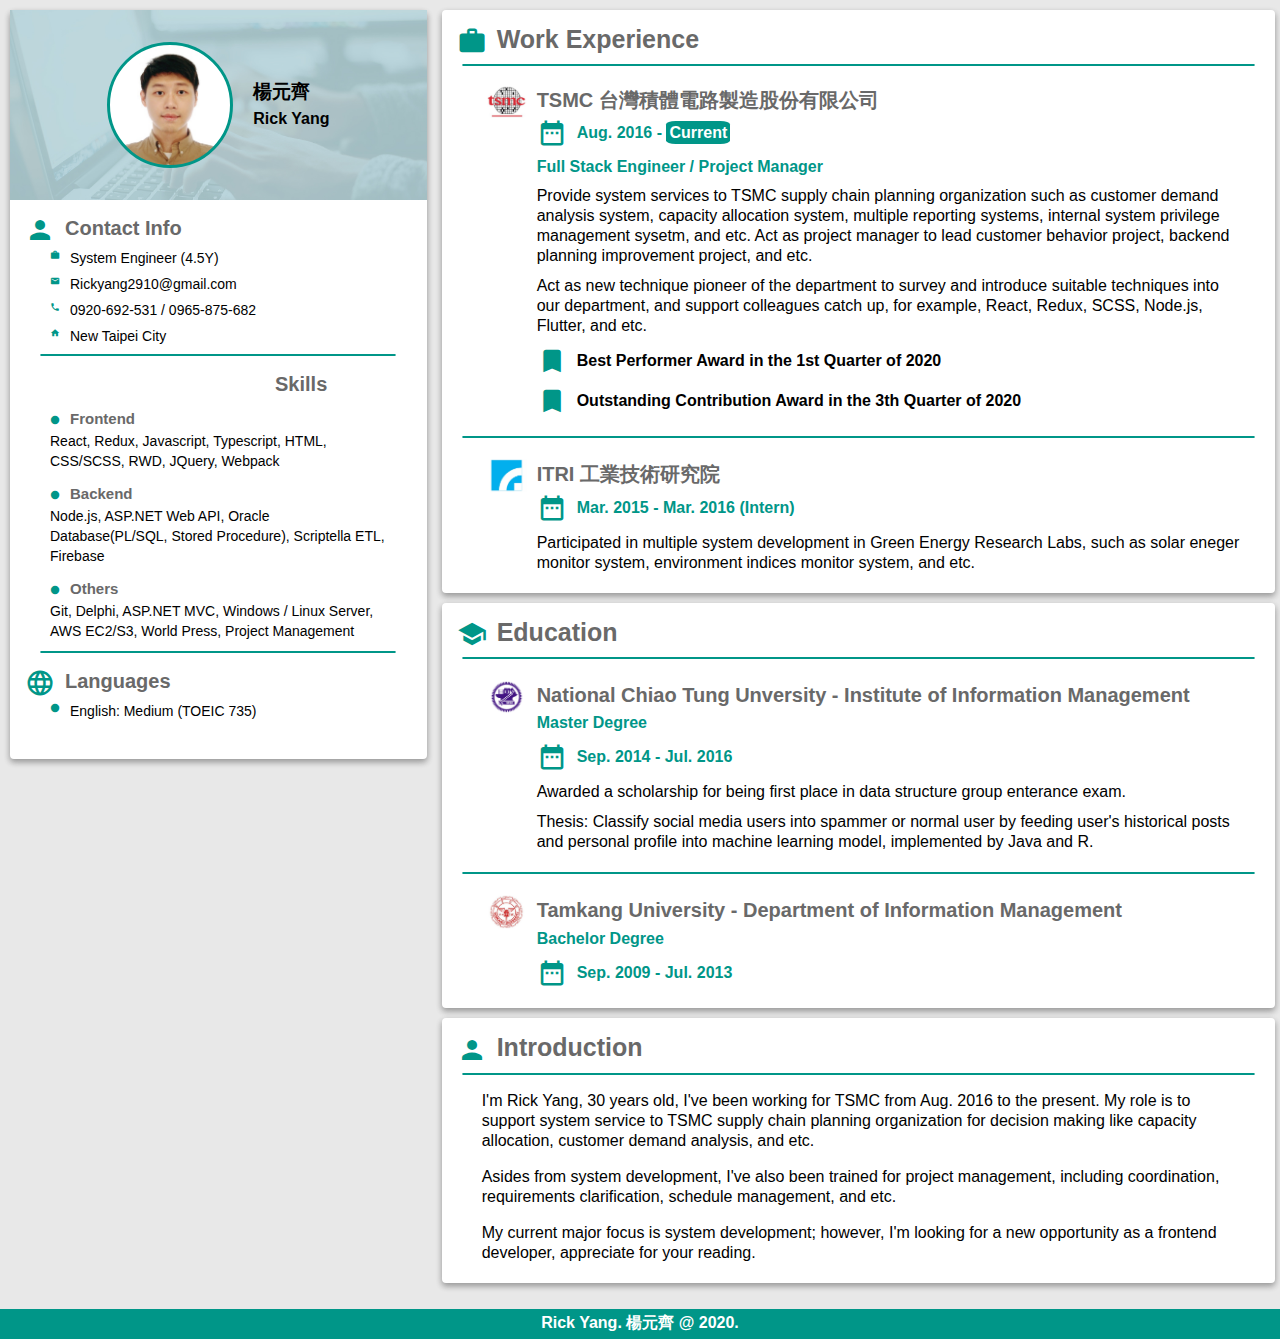
==== commit 6d6e2d57: "Wording tuning" ====
--- a/index.html
+++ b/index.html
@@ -1 +1 @@
-<!doctype html><html lang="en"><head><meta charset="utf-8"/><link rel="icon" href="/favicon.ico"/><link href="https://fonts.googleapis.com/css?family=Material+Icons|Material+Icons+Outlined|Material+Icons+Two+Tone|Material+Icons+Round|Material+Icons+Sharp" rel="stylesheet"><meta name="viewport" content="width=device-width,initial-scale=1"/><meta name="theme-color" content="#000000"/><meta name="description" content="Web site created using create-react-app"/><link rel="apple-touch-icon" href="/logo192.png"/><link rel="manifest" href="/manifest.json"/><title>Rick Yang Introduction</title><link href="/static/css/2.51884899.chunk.css" rel="stylesheet"><link href="/static/css/main.2e1c8b9a.chunk.css" rel="stylesheet"></head><body><noscript>You need to enable JavaScript to run this app.</noscript><div id="root"></div><script>!function(e){function t(t){for(var n,i,a=t[0],c=t[1],l=t[2],s=0,p=[];s<a.length;s++)i=a[s],Object.prototype.hasOwnProperty.call(o,i)&&o[i]&&p.push(o[i][0]),o[i]=0;for(n in c)Object.prototype.hasOwnProperty.call(c,n)&&(e[n]=c[n]);for(f&&f(t);p.length;)p.shift()();return u.push.apply(u,l||[]),r()}function r(){for(var e,t=0;t<u.length;t++){for(var r=u[t],n=!0,a=1;a<r.length;a++){var c=r[a];0!==o[c]&&(n=!1)}n&&(u.splice(t--,1),e=i(i.s=r[0]))}return e}var n={},o={1:0},u=[];function i(t){if(n[t])return n[t].exports;var r=n[t]={i:t,l:!1,exports:{}};return e[t].call(r.exports,r,r.exports,i),r.l=!0,r.exports}i.e=function(e){var t=[],r=o[e];if(0!==r)if(r)t.push(r[2]);else{var n=new Promise((function(t,n){r=o[e]=[t,n]}));t.push(r[2]=n);var u,a=document.createElement("script");a.charset="utf-8",a.timeout=120,i.nc&&a.setAttribute("nonce",i.nc),a.src=function(e){return i.p+"static/js/"+({}[e]||e)+"."+{3:"4b3c37e2"}[e]+".chunk.js"}(e);var c=new Error;u=function(t){a.onerror=a.onload=null,clearTimeout(l);var r=o[e];if(0!==r){if(r){var n=t&&("load"===t.type?"missing":t.type),u=t&&t.target&&t.target.src;c.message="Loading chunk "+e+" failed.\n("+n+": "+u+")",c.name="ChunkLoadError",c.type=n,c.request=u,r[1](c)}o[e]=void 0}};var l=setTimeout((function(){u({type:"timeout",target:a})}),12e4);a.onerror=a.onload=u,document.head.appendChild(a)}return Promise.all(t)},i.m=e,i.c=n,i.d=function(e,t,r){i.o(e,t)||Object.defineProperty(e,t,{enumerable:!0,get:r})},i.r=function(e){"undefined"!=typeof Symbol&&Symbol.toStringTag&&Object.defineProperty(e,Symbol.toStringTag,{value:"Module"}),Object.defineProperty(e,"__esModule",{value:!0})},i.t=function(e,t){if(1&t&&(e=i(e)),8&t)return e;if(4&t&&"object"==typeof e&&e&&e.__esModule)return e;var r=Object.create(null);if(i.r(r),Object.defineProperty(r,"default",{enumerable:!0,value:e}),2&t&&"string"!=typeof e)for(var n in e)i.d(r,n,function(t){return e[t]}.bind(null,n));return r},i.n=function(e){var t=e&&e.__esModule?function(){return e.default}:function(){return e};return i.d(t,"a",t),t},i.o=function(e,t){return Object.prototype.hasOwnProperty.call(e,t)},i.p="/",i.oe=function(e){throw console.error(e),e};var a=this.webpackJsonpself_introduction=this.webpackJsonpself_introduction||[],c=a.push.bind(a);a.push=t,a=a.slice();for(var l=0;l<a.length;l++)t(a[l]);var f=c;r()}([])</script><script src="/static/js/2.43a4f186.chunk.js"></script><script src="/static/js/main.11210e71.chunk.js"></script></body></html>+<!doctype html><html lang="en"><head><meta charset="utf-8"/><link rel="icon" href="/favicon.ico"/><link href="https://fonts.googleapis.com/css?family=Material+Icons|Material+Icons+Outlined|Material+Icons+Two+Tone|Material+Icons+Round|Material+Icons+Sharp" rel="stylesheet"><meta name="viewport" content="width=device-width,initial-scale=1"/><meta name="theme-color" content="#000000"/><meta name="description" content="Web site created using create-react-app"/><link rel="apple-touch-icon" href="/logo192.png"/><link rel="manifest" href="/manifest.json"/><title>Rick Yang Introduction</title><link href="/static/css/2.51884899.chunk.css" rel="stylesheet"><link href="/static/css/main.d2966ef6.chunk.css" rel="stylesheet"></head><body><noscript>You need to enable JavaScript to run this app.</noscript><div id="root"></div><script>!function(e){function t(t){for(var n,i,a=t[0],c=t[1],l=t[2],s=0,p=[];s<a.length;s++)i=a[s],Object.prototype.hasOwnProperty.call(o,i)&&o[i]&&p.push(o[i][0]),o[i]=0;for(n in c)Object.prototype.hasOwnProperty.call(c,n)&&(e[n]=c[n]);for(f&&f(t);p.length;)p.shift()();return u.push.apply(u,l||[]),r()}function r(){for(var e,t=0;t<u.length;t++){for(var r=u[t],n=!0,a=1;a<r.length;a++){var c=r[a];0!==o[c]&&(n=!1)}n&&(u.splice(t--,1),e=i(i.s=r[0]))}return e}var n={},o={1:0},u=[];function i(t){if(n[t])return n[t].exports;var r=n[t]={i:t,l:!1,exports:{}};return e[t].call(r.exports,r,r.exports,i),r.l=!0,r.exports}i.e=function(e){var t=[],r=o[e];if(0!==r)if(r)t.push(r[2]);else{var n=new Promise((function(t,n){r=o[e]=[t,n]}));t.push(r[2]=n);var u,a=document.createElement("script");a.charset="utf-8",a.timeout=120,i.nc&&a.setAttribute("nonce",i.nc),a.src=function(e){return i.p+"static/js/"+({}[e]||e)+"."+{3:"4b3c37e2"}[e]+".chunk.js"}(e);var c=new Error;u=function(t){a.onerror=a.onload=null,clearTimeout(l);var r=o[e];if(0!==r){if(r){var n=t&&("load"===t.type?"missing":t.type),u=t&&t.target&&t.target.src;c.message="Loading chunk "+e+" failed.\n("+n+": "+u+")",c.name="ChunkLoadError",c.type=n,c.request=u,r[1](c)}o[e]=void 0}};var l=setTimeout((function(){u({type:"timeout",target:a})}),12e4);a.onerror=a.onload=u,document.head.appendChild(a)}return Promise.all(t)},i.m=e,i.c=n,i.d=function(e,t,r){i.o(e,t)||Object.defineProperty(e,t,{enumerable:!0,get:r})},i.r=function(e){"undefined"!=typeof Symbol&&Symbol.toStringTag&&Object.defineProperty(e,Symbol.toStringTag,{value:"Module"}),Object.defineProperty(e,"__esModule",{value:!0})},i.t=function(e,t){if(1&t&&(e=i(e)),8&t)return e;if(4&t&&"object"==typeof e&&e&&e.__esModule)return e;var r=Object.create(null);if(i.r(r),Object.defineProperty(r,"default",{enumerable:!0,value:e}),2&t&&"string"!=typeof e)for(var n in e)i.d(r,n,function(t){return e[t]}.bind(null,n));return r},i.n=function(e){var t=e&&e.__esModule?function(){return e.default}:function(){return e};return i.d(t,"a",t),t},i.o=function(e,t){return Object.prototype.hasOwnProperty.call(e,t)},i.p="/",i.oe=function(e){throw console.error(e),e};var a=this.webpackJsonpself_introduction=this.webpackJsonpself_introduction||[],c=a.push.bind(a);a.push=t,a=a.slice();for(var l=0;l<a.length;l++)t(a[l]);var f=c;r()}([])</script><script src="/static/js/2.43a4f186.chunk.js"></script><script src="/static/js/main.e2943328.chunk.js"></script></body></html>--- a/static/css/main.d2966ef6.chunk.css
+++ b/static/css/main.d2966ef6.chunk.css
@@ -0,0 +1,2 @@
+body{margin:0;font-family:-apple-system,BlinkMacSystemFont,"Segoe UI","Roboto","Oxygen","Ubuntu","Cantarell","Fira Sans","Droid Sans","Helvetica Neue",sans-serif;-webkit-font-smoothing:antialiased;-moz-osx-font-smoothing:grayscale}code{font-family:source-code-pro,Menlo,Monaco,Consolas,"Courier New",monospace}body{background-color:#e8e8e8}#root{height:100%}.mdc-card{box-shadow:0 3px 6px rgba(0,0,0,.16),0 3px 6px rgba(0,0,0,.23)}.material-icons{color:#009688;font-size:20px;margin-right:10px}.material-icons-title{color:#009688;font-size:30px;margin-right:10px}.container{margin:10px auto 0;max-width:1400px;display:flex;flex-wrap:wrap;justify-content:flex-end}.container .leftBar{align-items:center;flex:1 1;flex-shrink:0;padding:0 10px}.container .leftBar .separate_line{border:1px solid #009688;border-radius:5px;width:85%;margin:0 auto}.container .leftBar .photoName{padding:10px;display:flex;background-image:url(/static/media/photo-background.08d0f47a.jpg);background-repeat:no-repeat;background-size:cover;max-width:100%;justify-content:center;align-items:center;margin:0;height:170px}.container .leftBar .photoName h3{margin-bottom:0}.container .leftBar .photoName h4{margin-top:5px}.container .leftBar .photoName #name{margin-left:20px}.container .leftBar .photoName #photo{width:120px;height:120px;border-color:#009688;border-style:solid;background-image:url(/static/media/self-photo2.d6ded158.jpg);background-repeat:no-repeat;background-size:cover;border-radius:50%}.container .leftBar .left_bar_block{display:flex;width:100%;margin:0;justify-content:flex-start;align-items:flex-start;flex-direction:column;padding-top:15px}.container .leftBar .left_bar_block .block_title{color:#696969;font-size:20px;font-weight:700;padding-left:15px;vertical-align:middle}.container .leftBar .left_bar_block .block_title i{vertical-align:middle;font-size:30px}.container .leftBar .left_bar_block ul{margin:5px 0 0;width:95%}.container .leftBar .left_bar_block .horizontal_li,.container .leftBar .left_bar_block li{display:flex;flex-direction:column;justify-content:flex-start;align-items:flex-start;flex-wrap:wrap;margin-bottom:10px;font-size:14px;max-width:90%}.container .leftBar .left_bar_block .horizontal_li{flex-direction:row;vertical-align:middle}.container .leftBar .left_bar_block .horizontal_li i{vertical-align:middle;font-size:10px}.container .leftBar .left_bar_block .list_item{color:#696969;vertical-align:middle;font-size:15px;font-weight:700;line-height:25px}.container .leftBar .left_bar_block .list_item i{vertical-align:middle;font-size:10px}.container .leftBar .left_bar_block .horizontal_list_detail,.container .leftBar .left_bar_block .list_detail{font-size:14px;margin:0;max-width:95%;line-height:20px}.container .leftBar .left_bar_block .horizontal_list_detail{margin-left:10px;vertical-align:middle}.container .leftBar .left_bar_block_last{padding-bottom:30px}.container .leftBar #language{height:200px;width:100%;margin:0}.container .content{flex:2 1;flex-shrink:0;margin-left:0;align-items:flex-start;padding:0 5px}.container .content .separate_line{border:1px solid #009688;border-radius:5px;width:95%;margin:0 auto}.container .content .content_card{margin-bottom:10px}.container .content .content_card .content_block{display:flex;width:100%;margin:0;justify-content:flex-start;align-items:flex-start;flex-direction:column;padding-top:15px}.container .content .content_card .content_block .block_title{font-size:25px;color:#696969;font-weight:700;padding-left:15px;vertical-align:middle;margin-bottom:8px}.container .content .content_card .content_block .block_title i{vertical-align:middle;font-size:30px}.container .content .content_card .content_block .content_sub_block{max-width:100%;padding:20px 30px 10px;margin:0}.container .content .content_card .content_block .content_sub_block .block_sub_title{font-size:20px;color:#696969;font-weight:700;padding-left:15px;vertical-align:middle}.container .content .content_card .content_block .content_sub_block .block_sub_title i{vertical-align:middle;font-size:30px}.container .content .content_card .content_block .content_sub_block .block_sub_title img{max-width:40px;height:auto;vertical-align:middle;margin-right:10px}.container .content .content_card .content_block .content_sub_block .block_sub_title2{display:flex;justify-content:flex-start;align-items:center;padding-left:65px;margin-bottom:10px}.container .content .content_card .content_block .content_sub_block .block_sub_title2 .theme_item{color:#009688;font-weight:700}.container .content .content_card .content_block .content_sub_block .block_sub_title2 #current{background-color:#009688;color:#fff;padding:3px;border-radius:15%}.container .content .content_card .content_block .content_sub_block .block_detail{padding-left:65px;line-height:20px;margin-bottom:10px}.container .content .content_card .content_block .content_sub_block .block_detail .textHightlight{text-decoration:underline}.container .content .content_card .content_block #intro-detail{margin:0 40px 20px;line-height:20px;max-width:100%}.footer{height:30px;color:#fff;font-weight:700;display:flex;justify-content:center;align-items:center;background-color:#009688!important;margin-top:16px!important;padding:.01em 16px}@media (max-width:800px){.container{flex-direction:column;align-items:center;width:100%}.content,.leftBar{width:95%}.content{margin-top:10px}}
+/*# sourceMappingURL=main.d2966ef6.chunk.css.map */